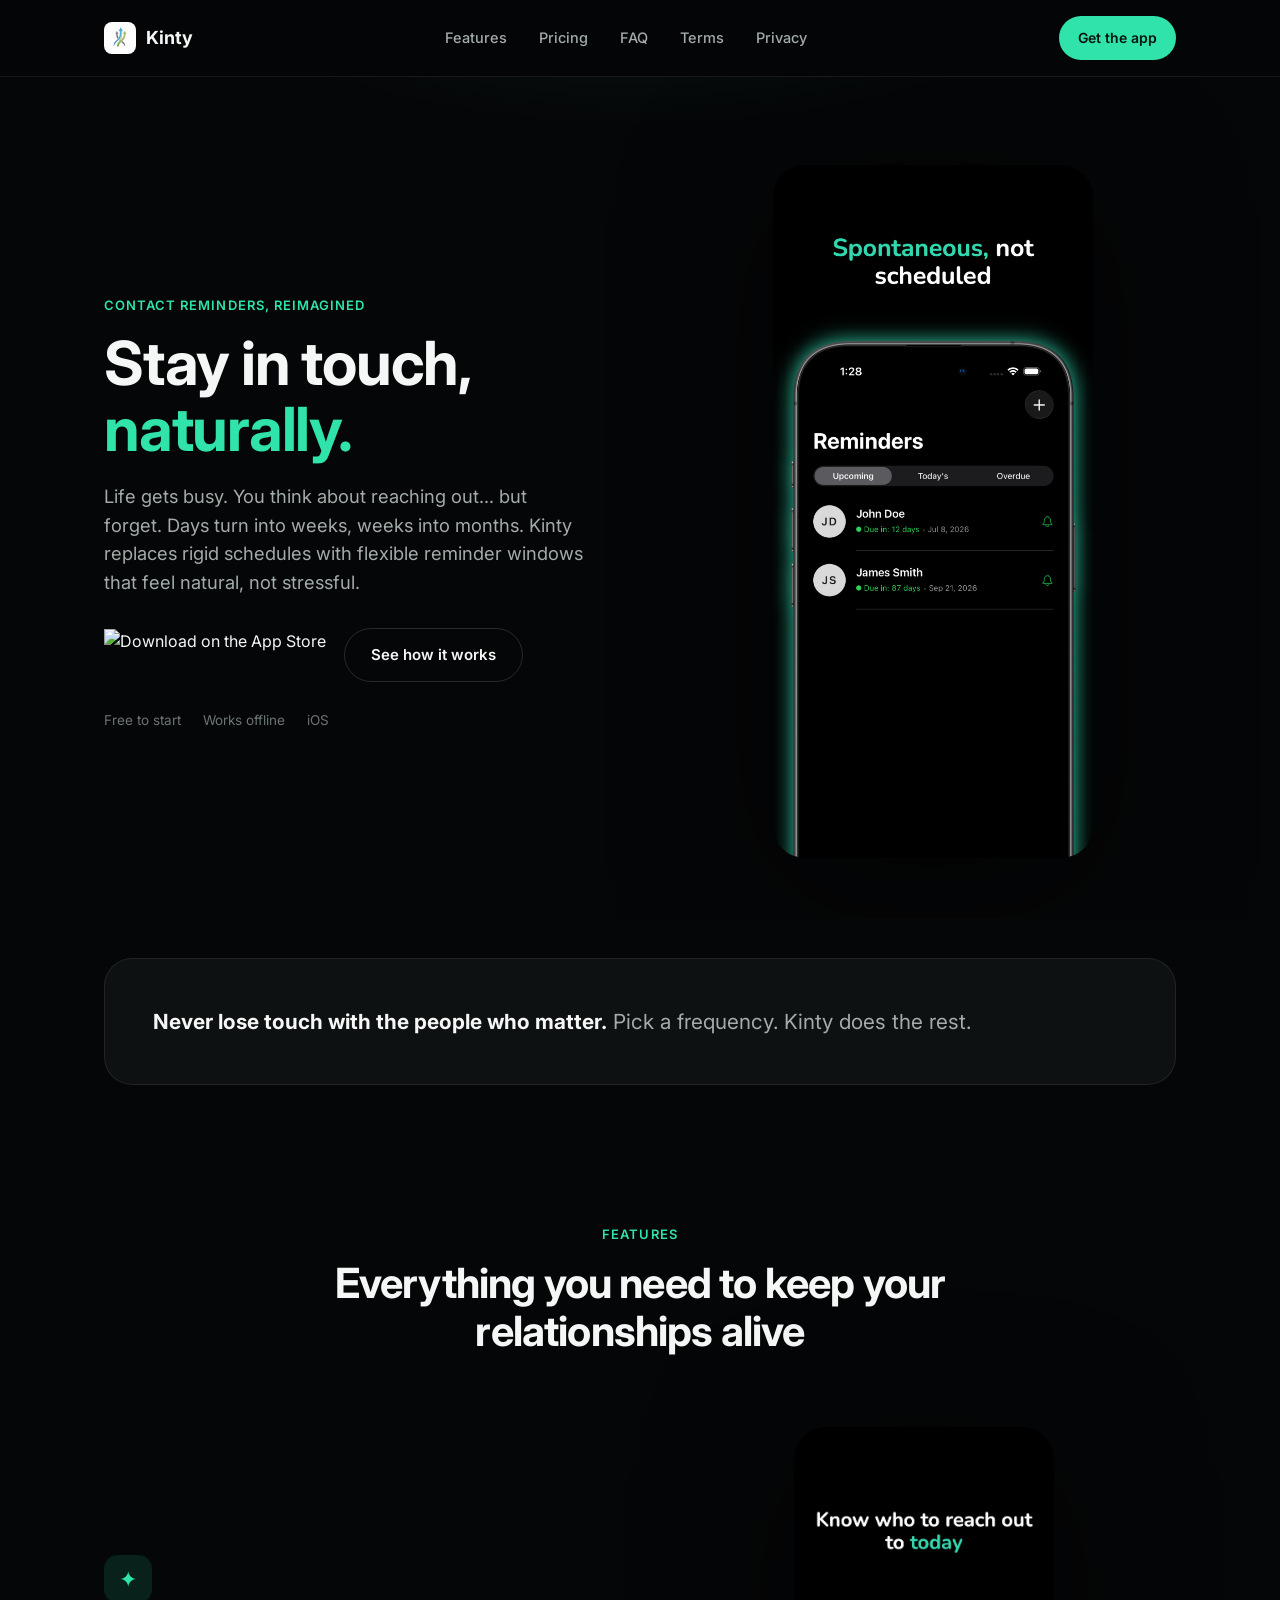
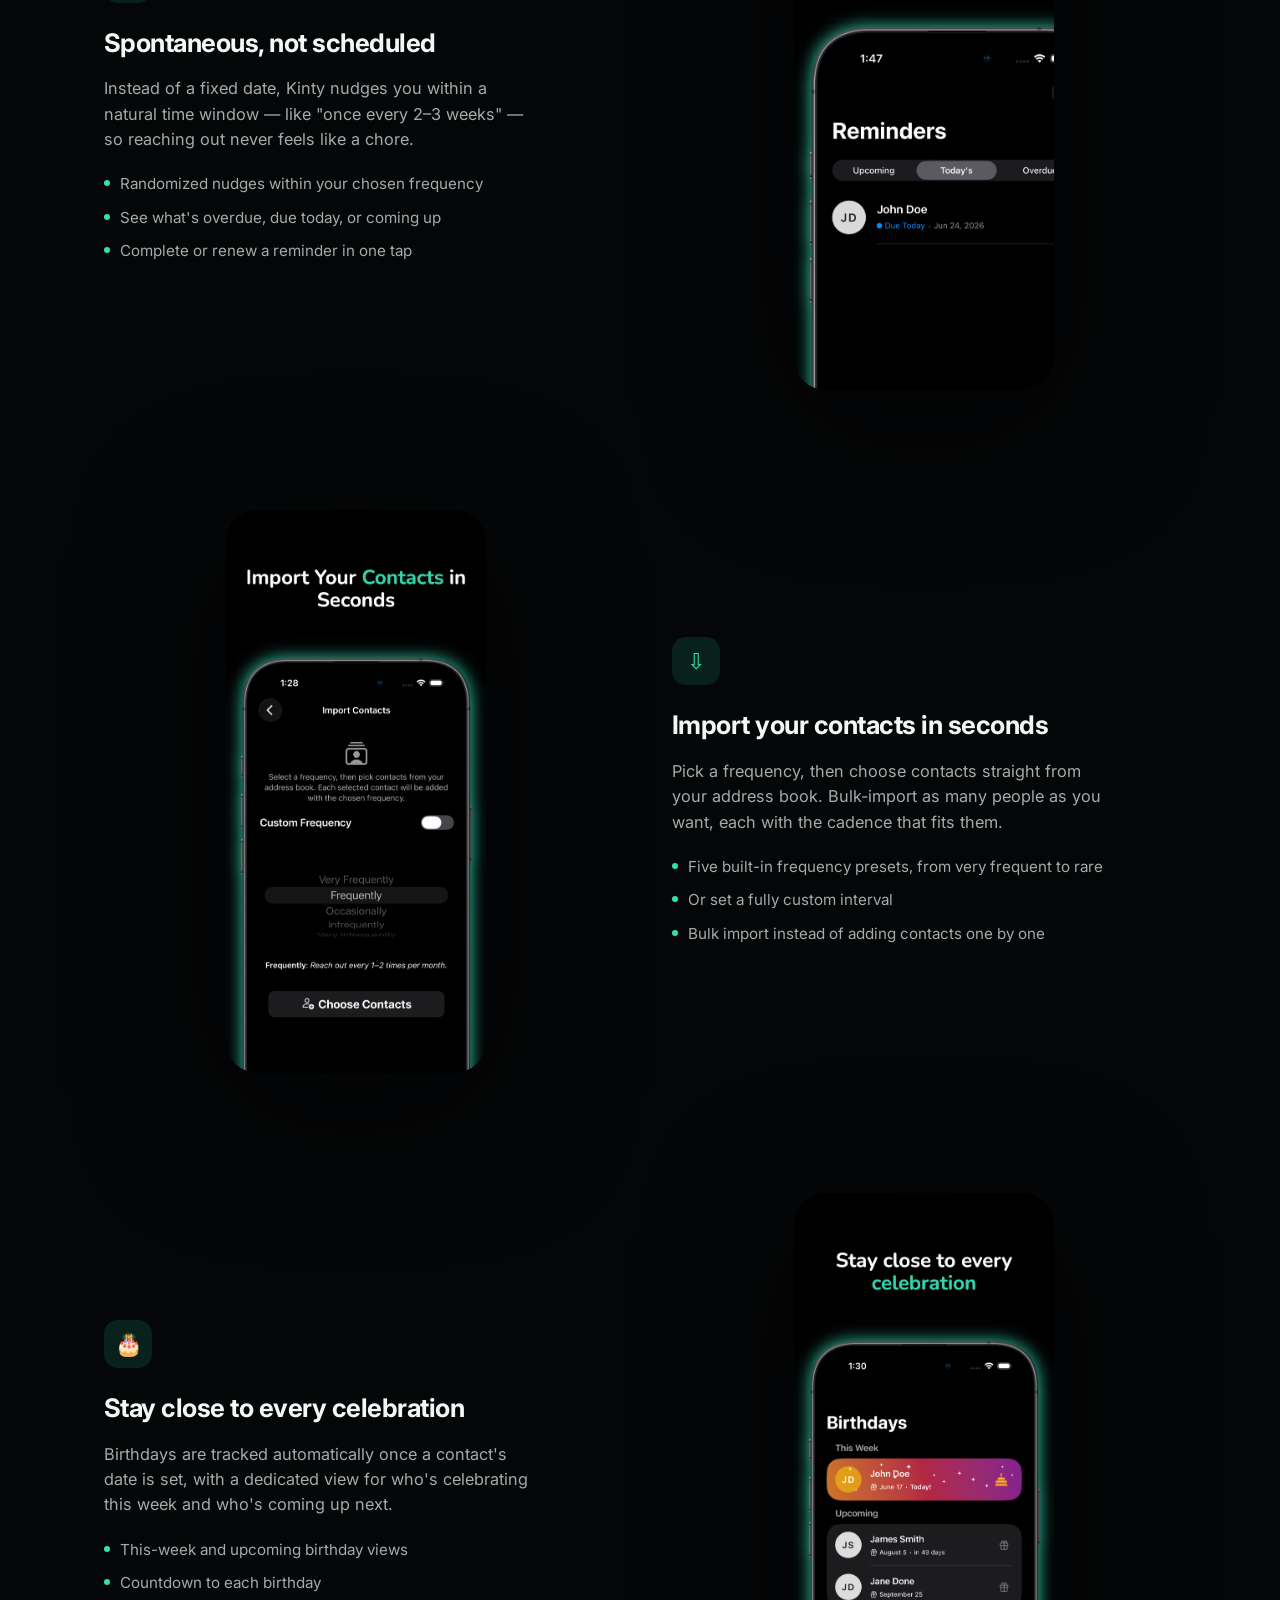
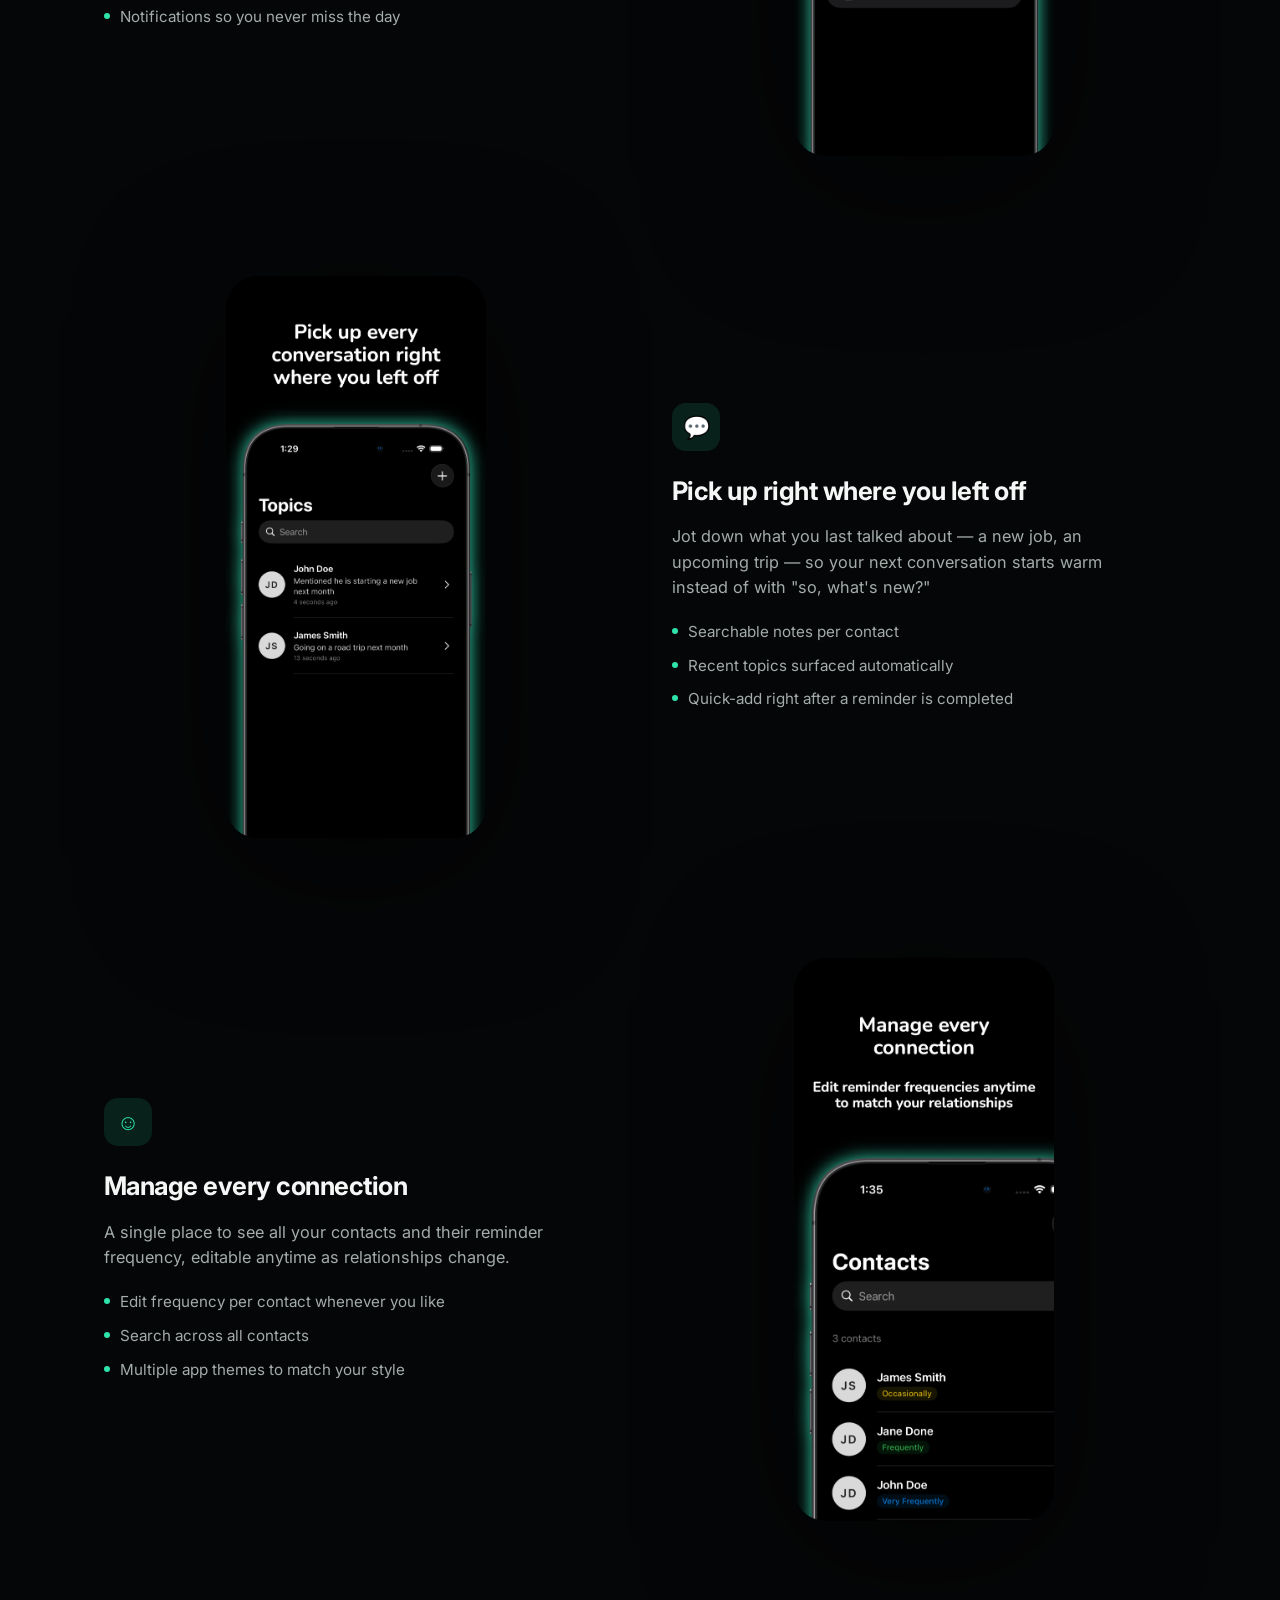
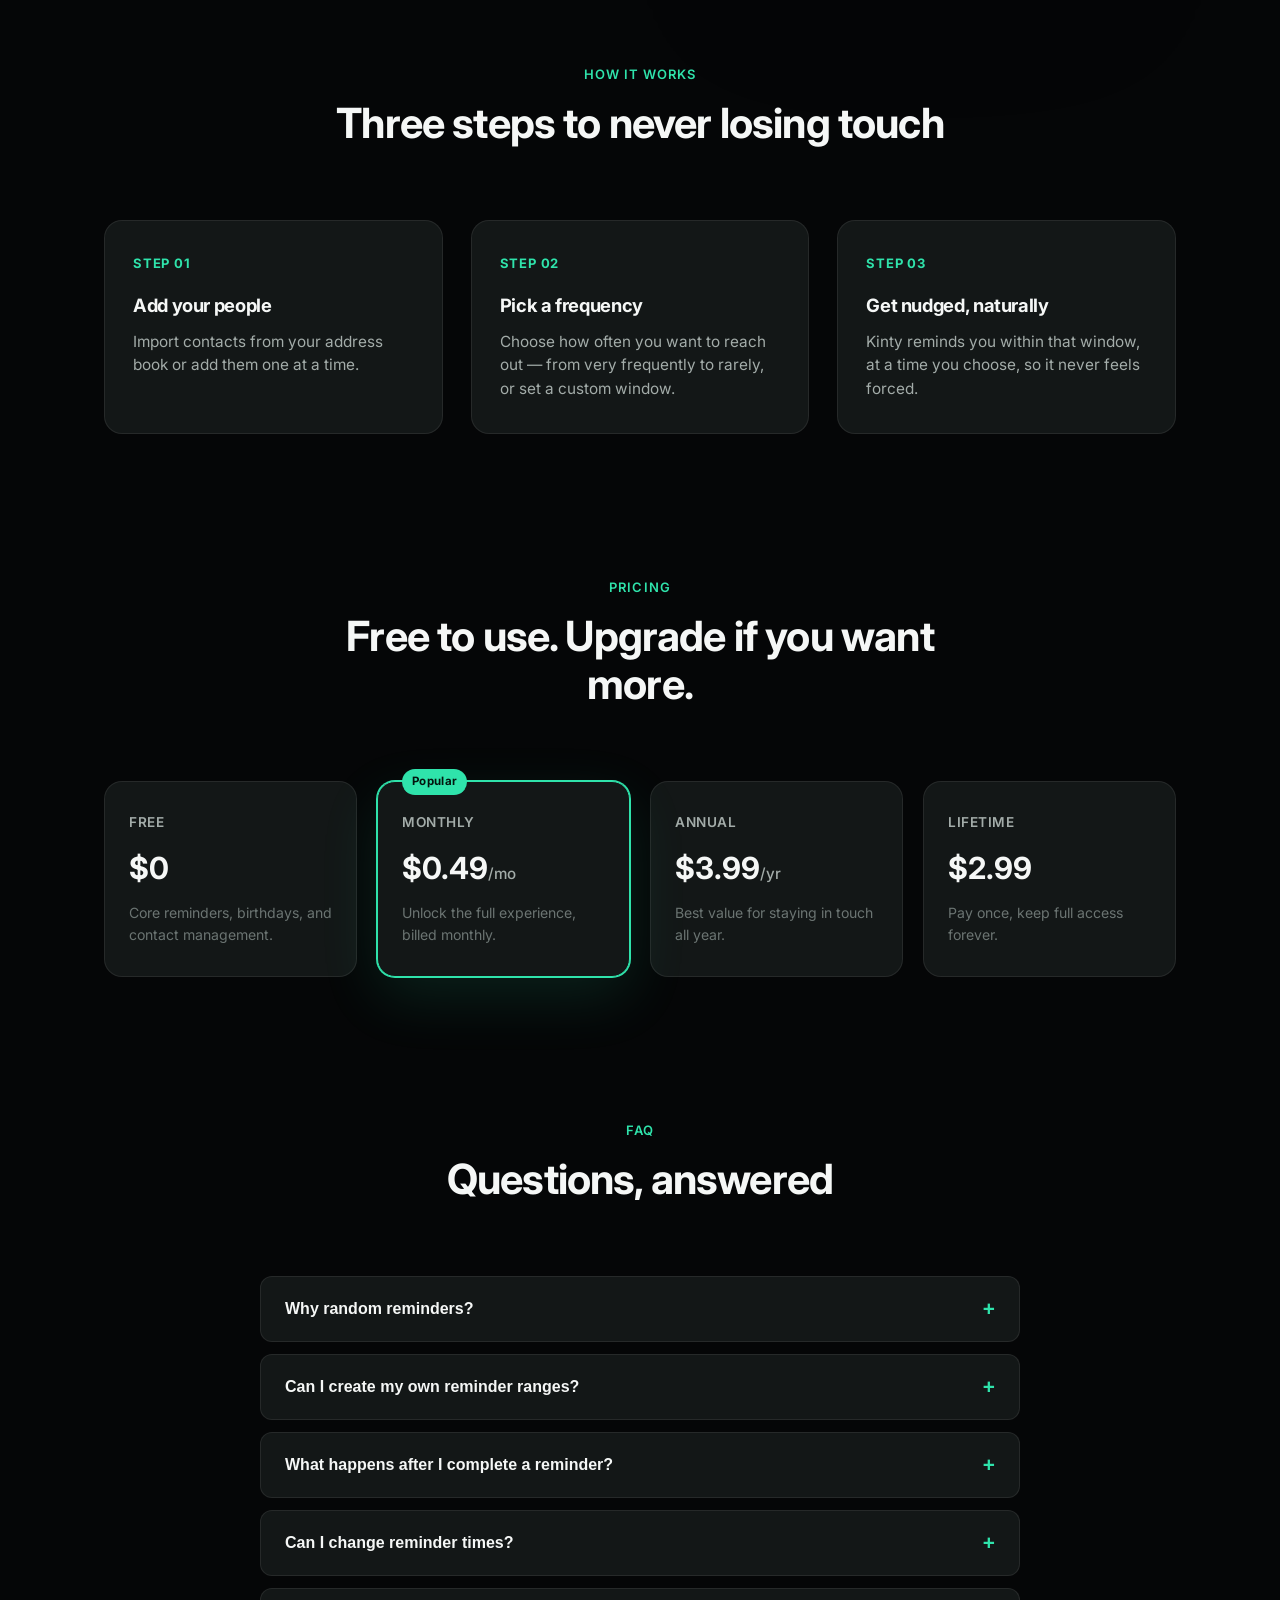
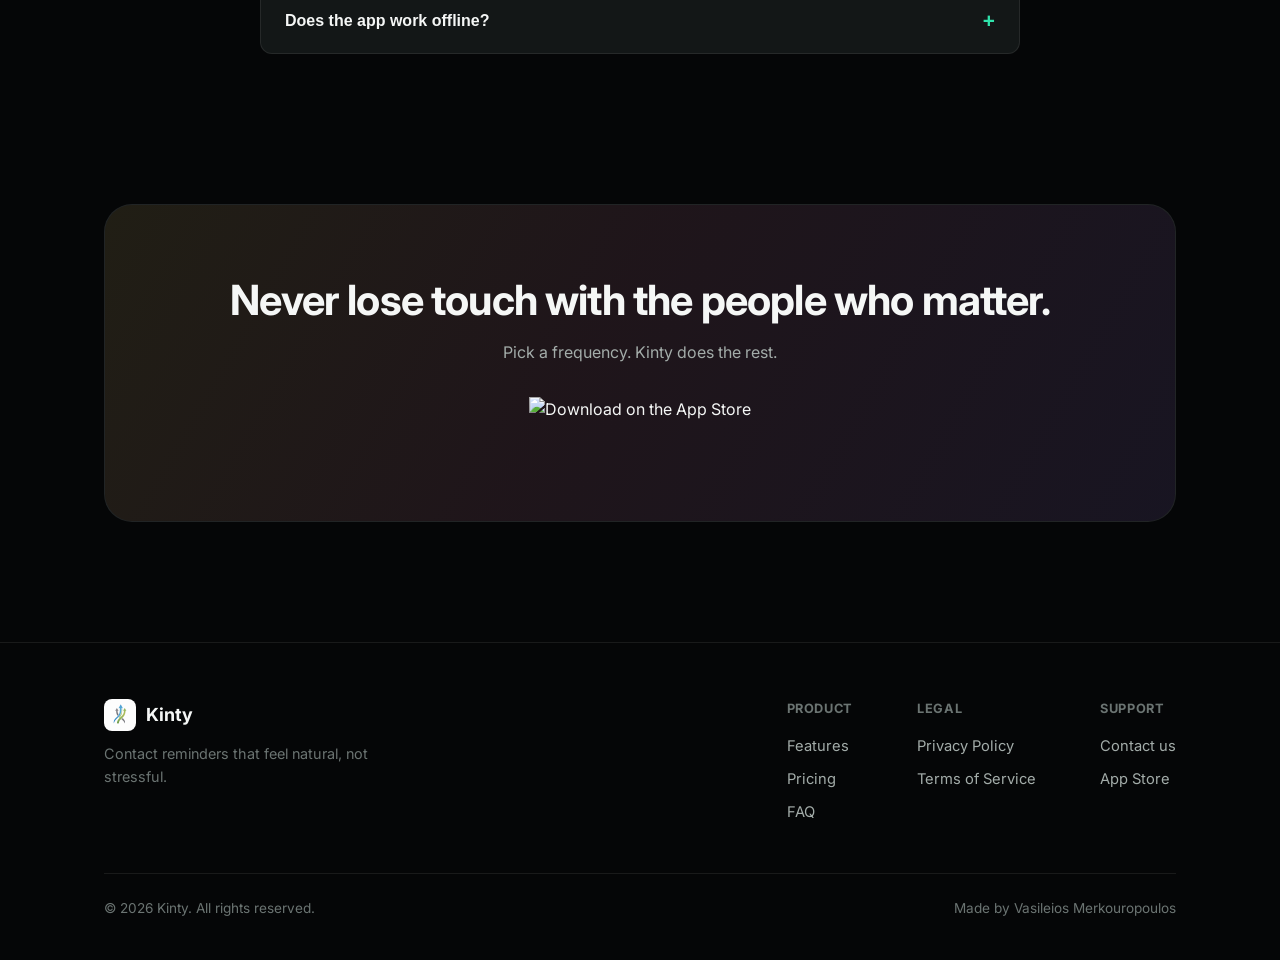
==== index.html @ 24b8ffa9 "Kinty Web Page Initial Setup" ====
<!doctype html>
<html lang="en">

<head>
  <meta charset="UTF-8" />
  <meta name="viewport" content="width=device-width, initial-scale=1.0" />
  <title>Kinty — Contact Reminders that feel natural</title>
  <meta name="description"
    content="Kinty helps you stay in touch with the people who matter, with spontaneous reminders instead of rigid schedules. Add contacts, pick a frequency, and let Kinty do the rest." />
  <meta property="og:title" content="Kinty — Contact Reminders" />
  <meta property="og:description"
    content="Never lose touch with the people who matter. Pick a frequency. Kinty does the rest." />
  <meta property="og:image" content="assets/icons/app-icon-512.jpg" />
  <meta property="og:type" content="website" />
  <link rel="icon" href="assets/icons/app-icon-512.jpg" />
  <link rel="stylesheet" href="styles.css" />
  <link rel="preconnect" href="https://fonts.googleapis.com" />
  <link rel="preconnect" href="https://fonts.gstatic.com" crossorigin />
  <link href="https://fonts.googleapis.com/css2?family=Inter:wght@400;500;600;700;800&display=swap" rel="stylesheet" />
</head>

<body>

  <header class="navbar">
    <div class="container">
      <a href="index.html" class="brand">
        <img src="assets/icons/app-icon-512.jpg" alt="Kinty logo" />
        Kinty
      </a>
      <nav class="nav-links">
        <a href="#features">Features</a>
        <a href="#pricing">Pricing</a>
        <a href="#faq">FAQ</a>
        <a href="terms.html">Terms</a>
        <a href="privacy.html">Privacy</a>
      </nav>
      <div class="nav-actions">
        <a href="https://apps.apple.com/us/app/kinty-contact-reminders/id6756719135"
          class="btn btn-primary btn-small">Get the app</a>
        <button class="nav-toggle" aria-label="Toggle menu" aria-expanded="false">
          <svg width="22" height="22" viewBox="0 0 24 24" fill="none" stroke="currentColor" stroke-width="2"
            stroke-linecap="round">
            <line x1="3" y1="6" x2="21" y2="6" />
            <line x1="3" y1="12" x2="21" y2="12" />
            <line x1="3" y1="18" x2="21" y2="18" />
          </svg>
        </button>
      </div>
    </div>
    <nav class="nav-mobile">
      <a href="index.html#features">Features</a>
      <a href="index.html#pricing">Pricing</a>
      <a href="index.html#faq">FAQ</a>
      <a href="terms.html">Terms</a>
      <a href="privacy.html">Privacy</a>
    </nav>
  </header>

  <main>
    <!-- Hero -->
    <section class="hero">
      <div class="container">
        <div class="hero-copy">
          <span class="eyebrow">Contact Reminders, reimagined</span>
          <h1>Stay in touch, <span class="accent">naturally.</span></h1>
          <p class="lede">
            Life gets busy. You think about reaching out… but forget. Days turn into weeks,
            weeks into months. Kinty replaces rigid schedules with flexible reminder windows
            that feel natural, not stressful.
          </p>
          <div class="hero-actions">
            <a href="https://apps.apple.com/us/app/kinty-contact-reminders/id6756719135" class="store-badge">
              <img src="https://developer.apple.com/assets/elements/badges/download-on-the-app-store.svg"
                alt="Download on the App Store" />
            </a>
            <a href="#features" class="btn btn-ghost">See how it works</a>
          </div>
          <div class="hero-meta">
            <span>Free to start</span>
            <span>Works offline</span>
            <span>iOS</span>
          </div>
        </div>
        <div class="hero-visual">
          <div class="phone-frame">
            <img src="assets/screenshots/01-reminders.png"
              alt="Kinty reminders screen showing upcoming, today's, and overdue contacts"
              onerror="this.replaceWith(Object.assign(document.createElement('div'),{className:'placeholder',textContent:'Add assets/screenshots/01-reminders.png'}))" />
          </div>
        </div>
      </div>
    </section>

    <!-- Problem / promise -->
    <section class="problem">
      <div class="container">
        <div class="problem-card">
          <p class="quote">
            <strong class="centered">Never lose touch with the people who matter.</strong>
            Pick a frequency. Kinty does the rest.
          </p>
        </div>
      </div>
    </section>

    <!-- Features -->
    <section class="features" id="features">
      <div class="container">
        <div class="section-head">
          <span class="eyebrow">Features</span>
          <h2>Everything you need to keep your relationships alive</h2>
        </div>

        <div class="feature-row">
          <div class="feature-copy">
            <div class="icon-badge">✦</div>
            <h3>Spontaneous, not scheduled</h3>
            <p>
              Instead of a fixed date, Kinty nudges you within a natural time window —
              like "once every 2–3 weeks" — so reaching out never feels like a chore.
            </p>
            <ul>
              <li>Randomized nudges within your chosen frequency</li>
              <li>See what's overdue, due today, or coming up</li>
              <li>Complete or renew a reminder in one tap</li>
            </ul>
          </div>
          <div class="feature-visual">
            <div class="phone-frame">
              <img src="assets/screenshots/todaysView.png" alt="Today's reminders screen"
                onerror="this.replaceWith(Object.assign(document.createElement('div'),{className:'placeholder',textContent:'Add assets/screenshots/todaysView.png'}))" />
            </div>
          </div>
        </div>

        <div class="feature-row reverse">
          <div class="feature-copy">
            <div class="icon-badge">⇩</div>
            <h3>Import your contacts in seconds</h3>
            <p>
              Pick a frequency, then choose contacts straight from your address book.
              Bulk-import as many people as you want, each with the cadence that fits them.
            </p>
            <ul>
              <li>Five built-in frequency presets, from very frequent to rare</li>
              <li>Or set a fully custom interval</li>
              <li>Bulk import instead of adding contacts one by one</li>
            </ul>
          </div>
          <div class="feature-visual">
            <div class="phone-frame">
              <img src="assets/screenshots/02-import.png" alt="Import contacts screen"
                onerror="this.replaceWith(Object.assign(document.createElement('div'),{className:'placeholder',textContent:'Add assets/screenshots/02-import.png'}))" />
            </div>
          </div>
        </div>

        <div class="feature-row">
          <div class="feature-copy">
            <div class="icon-badge">🎂</div>
            <h3>Stay close to every celebration</h3>
            <p>
              Birthdays are tracked automatically once a contact's date is set,
              with a dedicated view for who's celebrating this week and who's coming up next.
            </p>
            <ul>
              <li>This-week and upcoming birthday views</li>
              <li>Countdown to each birthday</li>
              <li>Notifications so you never miss the day</li>
            </ul>
          </div>
          <div class="feature-visual">
            <div class="phone-frame">
              <img src="assets/screenshots/03-birthdays.png" alt="Birthdays screen"
                onerror="this.replaceWith(Object.assign(document.createElement('div'),{className:'placeholder',textContent:'Add assets/screenshots/03-birthdays.png'}))" />
            </div>
          </div>
        </div>

        <div class="feature-row reverse">
          <div class="feature-copy">
            <div class="icon-badge">💬</div>
            <h3>Pick up right where you left off</h3>
            <p>
              Jot down what you last talked about — a new job, an upcoming trip — so your
              next conversation starts warm instead of with "so, what's new?"
            </p>
            <ul>
              <li>Searchable notes per contact</li>
              <li>Recent topics surfaced automatically</li>
              <li>Quick-add right after a reminder is completed</li>
            </ul>
          </div>
          <div class="feature-visual">
            <div class="phone-frame">
              <img src="assets/screenshots/04-topics.png" alt="Topics screen"
                onerror="this.replaceWith(Object.assign(document.createElement('div'),{className:'placeholder',textContent:'Add assets/screenshots/04-topics.png'}))" />
            </div>
          </div>
        </div>

        <div class="feature-row">
          <div class="feature-copy">
            <div class="icon-badge">☺</div>
            <h3>Manage every connection</h3>
            <p>
              A single place to see all your contacts and their reminder frequency,
              editable anytime as relationships change.
            </p>
            <ul>
              <li>Edit frequency per contact whenever you like</li>
              <li>Search across all contacts</li>
              <li>Multiple app themes to match your style</li>
            </ul>
          </div>
          <div class="feature-visual">
            <div class="phone-frame">
              <img src="assets/screenshots/05-contacts.png" alt="Contacts screen with frequency labels"
                onerror="this.replaceWith(Object.assign(document.createElement('div'),{className:'placeholder',textContent:'Add assets/screenshots/05-contacts.png'}))" />
            </div>
          </div>
        </div>
      </div>
    </section>

    <!-- How it works -->
    <section class="steps">
      <div class="container">
        <div class="section-head">
          <span class="eyebrow">How it works</span>
          <h2>Three steps to never losing touch</h2>
        </div>
        <div class="steps-grid">
          <div class="step-card">
            <div class="step-number">STEP 01</div>
            <h3>Add your people</h3>
            <p>Import contacts from your address book or add them one at a time.</p>
          </div>
          <div class="step-card">
            <div class="step-number">STEP 02</div>
            <h3>Pick a frequency</h3>
            <p>Choose how often you want to reach out — from very frequently to rarely, or set a custom window.</p>
          </div>
          <div class="step-card">
            <div class="step-number">STEP 03</div>
            <h3>Get nudged, naturally</h3>
            <p>Kinty reminds you within that window, at a time you choose, so it never feels forced.</p>
          </div>
        </div>
      </div>
    </section>

    <!-- Pricing -->
    <section class="pricing" id="pricing">
      <div class="container">
        <div class="section-head">
          <span class="eyebrow">Pricing</span>
          <h2>Free to use. Upgrade if you want more.</h2>
        </div>
        <div class="pricing-grid">
          <div class="price-card">
            <div class="price-name">Free</div>
            <div class="price-value">$0</div>
            <div class="price-desc">Core reminders, birthdays, and contact management.</div>
          </div>
          <div class="price-card featured">
            <span class="tag">Popular</span>
            <div class="price-name">Monthly</div>
            <div class="price-value">$0.49<span>/mo</span></div>
            <div class="price-desc">Unlock the full experience, billed monthly.</div>
          </div>
          <div class="price-card">
            <div class="price-name">Annual</div>
            <div class="price-value">$3.99<span>/yr</span></div>
            <div class="price-desc">Best value for staying in touch all year.</div>
          </div>
          <div class="price-card">
            <div class="price-name">Lifetime</div>
            <div class="price-value">$2.99</div>
            <div class="price-desc">Pay once, keep full access forever.</div>
          </div>
        </div>
      </div>
    </section>

    <!-- FAQ -->
    <section class="faq" id="faq">
      <div class="container">
        <div class="section-head">
          <span class="eyebrow">FAQ</span>
          <h2>Questions, answered</h2>
        </div>
        <div class="faq-list">
          <div class="faq-item">
            <button class="faq-question">
              Why random reminders?
              <span class="plus">+</span>
            </button>
            <div class="faq-answer">
              <p>Random reminder windows feel more natural and reduce the pressure of fixed schedules.</p>
            </div>
          </div>
          <div class="faq-item">
            <button class="faq-question">
              Can I create my own reminder ranges?
              <span class="plus">+</span>
            </button>
            <div class="faq-answer">
              <p>Yes. You can use presets or fully customize reminder intervals.</p>
            </div>
          </div>
          <div class="faq-item">
            <button class="faq-question">
              What happens after I complete a reminder?
              <span class="plus">+</span>
            </button>
            <div class="faq-answer">
              <p>You can either complete the reminder, or renew it to schedule the next reminder automatically within
                your selected frequency range.</p>
            </div>
          </div>
          <div class="faq-item">
            <button class="faq-question">
              Can I change reminder times?
              <span class="plus">+</span>
            </button>
            <div class="faq-answer">
              <p>Absolutely. You choose when notifications appear.</p>
            </div>
          </div>
          <div class="faq-item">
            <button class="faq-question">
              Does the app work offline?
              <span class="plus">+</span>
            </button>
            <div class="faq-answer">
              <p>Yes — core features work fully offline, including viewing reminders, managing contacts, and completing
                or continuing reminder cycles.</p>
            </div>
          </div>
        </div>
      </div>
    </section>

    <!-- Final CTA -->
    <section class="final-cta">
      <div class="container">
        <div class="cta-card">
          <h2>Never lose touch with the people who matter.</h2>
          <p>Pick a frequency. Kinty does the rest.</p>
          <div class="hero-actions">
            <a href="https://apps.apple.com/us/app/kinty-contact-reminders/id6756719135" class="store-badge">
              <img src="https://developer.apple.com/assets/elements/badges/download-on-the-app-store.svg"
                alt="Download on the App Store" />
            </a>
          </div>
        </div>
      </div>
    </section>
  </main>

  <footer class="site-footer">
    <div class="container">
      <div class="footer-top">
        <div class="footer-brand">
          <a href="index.html" class="brand">
            <img src="assets/icons/app-icon-512.jpg" alt="Kinty logo" />
            Kinty
          </a>
          <p>Contact reminders that feel natural, not stressful.</p>
        </div>
        <div class="footer-links">
          <div class="footer-col">
            <h4>Product</h4>
            <a href="#features">Features</a>
            <a href="#pricing">Pricing</a>
            <a href="#faq">FAQ</a>
          </div>
          <div class="footer-col">
            <h4>Legal</h4>
            <a href="privacy.html">Privacy Policy</a>
            <a href="terms.html">Terms of Service</a>
          </div>
          <div class="footer-col">
            <h4>Support</h4>
            <a href="mailto:vasilis.merkouropoulos+kinty@gmail.com">Contact us</a>
            <a href="https://apps.apple.com/us/app/kinty-contact-reminders/id6756719135">App Store</a>
          </div>
        </div>
      </div>
      <div class="footer-bottom">
        <span>© 2026 Kinty. All rights reserved.</span>
        <span>Made by Vasileios Merkouropoulos</span>
      </div>
    </div>
  </footer>

  <script src="script.js"></script>
</body>

</html>
---- styles.css ----
/* ===== Design tokens ===== */
:root {
  --bg: #050607;
  --bg-elevated: #0e1112;
  --bg-card: #131717;
  --border: rgba(255, 255, 255, 0.08);
  --border-strong: rgba(255, 255, 255, 0.14);
  --text: #f5f7f6;
  --text-dim: #a3aca9;
  --text-dimmer: #6b7472;
  --accent: #2fe3ab;
  --accent-strong: #1fd39c;
  --accent-soft: rgba(47, 227, 171, 0.12);
  --gradient-warm: linear-gradient(120deg, #f7b733 0%, #e0447a 45%, #8b3fd6 100%);
  --radius-lg: 28px;
  --radius-md: 18px;
  --radius-sm: 12px;
  --container: 1120px;
  --shadow-glow: 0 0 120px rgba(47, 227, 171, 0.15);
}

* {
  box-sizing: border-box;
}

html {
  scroll-behavior: smooth;
}

body {
  margin: 0;
  background: var(--bg);
  color: var(--text);
  font-family: "Inter", -apple-system, BlinkMacSystemFont, "Segoe UI", Roboto,
    Helvetica, Arial, sans-serif;
  font-size: 16px;
  line-height: 1.55;
  -webkit-font-smoothing: antialiased;
}

img {
  max-width: 100%;
  display: block;
}

a {
  color: inherit;
  text-decoration: none;
}

.container {
  max-width: var(--container);
  margin: 0 auto;
  padding: 0 24px;
}

section {
  position: relative;
}

.eyebrow {
  display: inline-flex;
  align-items: center;
  gap: 8px;
  font-size: 13px;
  font-weight: 600;
  letter-spacing: 0.08em;
  text-transform: uppercase;
  color: var(--accent);
  margin: 0 0 16px;
}

h1,
h2,
h3 {
  font-weight: 700;
  letter-spacing: -0.02em;
  margin: 0;
}

h1 {
  font-size: clamp(2.4rem, 5vw, 3.8rem);
  line-height: 1.08;
}

h2 {
  font-size: clamp(1.9rem, 3.4vw, 2.6rem);
  line-height: 1.15;
}

h3 {
  font-size: 1.25rem;
}

p {
  margin: 0;
}

.text-dim {
  color: var(--text-dim);
}

.accent {
  color: var(--accent);
}

/* ===== Buttons ===== */
.btn {
  display: inline-flex;
  align-items: center;
  justify-content: center;
  gap: 10px;
  border-radius: 999px;
  padding: 14px 26px;
  font-weight: 600;
  font-size: 15px;
  border: 1px solid transparent;
  cursor: pointer;
  transition: transform 0.15s ease, background 0.15s ease, border-color 0.15s ease;
  white-space: nowrap;
}

.btn:hover {
  transform: translateY(-1px);
}

.btn-primary {
  background: var(--accent);
  color: #04140e;
}

.btn-primary:hover {
  background: var(--accent-strong);
}

.btn-ghost {
  background: transparent;
  border-color: var(--border-strong);
  color: var(--text);
}

.btn-ghost:hover {
  border-color: var(--accent);
  color: var(--accent);
}

.btn-small {
  padding: 10px 18px;
  font-size: 14px;
}

/* ===== Navbar ===== */
.navbar {
  position: sticky;
  top: 0;
  z-index: 50;
  background: rgba(5, 6, 7, 0.72);
  backdrop-filter: blur(14px);
  border-bottom: 1px solid var(--border);
}

.navbar .container {
  display: flex;
  align-items: center;
  justify-content: space-between;
  height: 76px;
}

.brand {
  display: flex;
  align-items: center;
  gap: 10px;
  font-weight: 700;
  font-size: 18px;
}

.brand img {
  width: 32px;
  height: 32px;
  border-radius: 8px;
}

.nav-links {
  display: flex;
  align-items: center;
  gap: 32px;
  font-size: 14.5px;
  font-weight: 500;
  color: var(--text-dim);
}

.nav-links a:hover {
  color: var(--text);
}

.nav-actions {
  display: flex;
  align-items: center;
  gap: 14px;
}

.nav-toggle {
  display: none;
  background: none;
  border: none;
  color: var(--text);
  cursor: pointer;
  padding: 4px;
}

.nav-mobile {
  display: none;
  flex-direction: column;
  gap: 2px;
  padding: 8px 24px 20px;
  border-top: 1px solid var(--border);
}

.nav-mobile a {
  padding: 12px 4px;
  font-size: 15px;
  font-weight: 500;
  color: var(--text-dim);
  border-bottom: 1px solid var(--border);
}

.navbar.menu-open .nav-mobile {
  display: flex;
}

/* ===== Hero ===== */
.hero {
  padding: 88px 0 60px;
  overflow: hidden;
}

.hero::before {
  content: "";
  position: absolute;
  inset: -200px 0 auto 0;
  height: 600px;
  background: radial-gradient(60% 60% at 50% 0%, var(--accent-soft), transparent 70%);
  pointer-events: none;
  z-index: 0;
}

.hero .container {
  position: relative;
  z-index: 1;
  display: grid;
  grid-template-columns: 1.05fr 0.95fr;
  gap: 48px;
  align-items: center;
}

.hero-copy h1 {
  margin-bottom: 20px;
}

.hero-copy p.lede {
  font-size: 1.15rem;
  color: var(--text-dim);
  max-width: 480px;
  margin-bottom: 32px;
}

.hero-actions {
  display: flex;
  align-items: center;
  gap: 18px;
  flex-wrap: wrap;
  margin-bottom: 28px;
}

.store-badge img {
  height: 52px;
  width: auto;
}

.hero-meta {
  display: flex;
  gap: 22px;
  color: var(--text-dimmer);
  font-size: 13.5px;
}

.hero-meta span {
  display: flex;
  align-items: center;
  gap: 6px;
}

.hero-visual {
  display: flex;
  justify-content: center;
  position: relative;
}

.phone-frame {
  width: 320px;
  max-width: 84vw;
  border-radius: 32px;
  overflow: hidden;
  filter: drop-shadow(0 30px 70px rgba(0, 0, 0, 0.55));
}

.phone-frame img {
  width: 100%;
  height: auto;
  display: block;
}

.phone-frame .placeholder {
  width: 100%;
  height: 100%;
  display: flex;
  align-items: center;
  justify-content: center;
  color: var(--text-dimmer);
  font-size: 13px;
  text-align: center;
  padding: 24px;
  background: linear-gradient(160deg, #0d1211, #050607);
}

/* ===== Logos / problem strip ===== */
.problem {
  padding: 40px 0 96px;
}

.problem-card {
  background: var(--bg-elevated);
  border: 1px solid var(--border);
  border-radius: var(--radius-lg);
  padding: 48px;
  display: grid;
  grid-template-columns: 1fr;
  gap: 32px;
  align-items: center;
}

.problem-card .quote {
  font-size: 1.3rem;
  line-height: 1.4;
  color: var(--text-dim);
}

.problem-card .quote strong {
  color: var(--text);
}

.problem-arrow {
  display: flex;
  align-items: center;
  justify-content: center;
  font-size: 2rem;
  color: var(--accent);
}

/* ===== Feature rows ===== */
.features {
  padding: 40px 0 100px;
}

.section-head {
  text-align: center;
  max-width: 620px;
  margin: 0 auto 72px;
}

.feature-row {
  display: grid;
  grid-template-columns: 1fr 1fr;
  gap: 64px;
  align-items: center;
  margin-bottom: 120px;
}

.feature-row:last-child {
  margin-bottom: 0;
}

.feature-row.reverse .feature-copy {
  order: 2;
}

.feature-row.reverse .feature-visual {
  order: 1;
}

.feature-copy .icon-badge {
  width: 48px;
  height: 48px;
  border-radius: 14px;
  background: var(--accent-soft);
  color: var(--accent);
  display: flex;
  align-items: center;
  justify-content: center;
  margin-bottom: 20px;
  font-size: 22px;
}

.feature-copy h3 {
  margin-bottom: 14px;
  font-size: 1.6rem;
}

.feature-copy p {
  color: var(--text-dim);
  font-size: 1.02rem;
  max-width: 440px;
  margin-bottom: 20px;
}

.feature-copy ul {
  list-style: none;
  margin: 0;
  padding: 0;
  display: flex;
  flex-direction: column;
  gap: 10px;
}

.feature-copy li {
  display: flex;
  gap: 10px;
  color: var(--text-dim);
  font-size: 0.95rem;
}

.feature-copy li::before {
  content: "";
  width: 6px;
  height: 6px;
  border-radius: 50%;
  background: var(--accent);
  margin-top: 8px;
  flex: none;
}

.feature-visual {
  display: flex;
  justify-content: center;
}

.feature-visual .phone-frame {
  width: 260px;
}

/* ===== How it works ===== */
.steps {
  padding: 40px 0 100px;
}

.steps-grid {
  display: grid;
  grid-template-columns: repeat(3, 1fr);
  gap: 28px;
}

.step-card {
  background: var(--bg-card);
  border: 1px solid var(--border);
  border-radius: var(--radius-md);
  padding: 32px 28px;
}

.step-number {
  font-size: 13px;
  font-weight: 700;
  color: var(--accent);
  letter-spacing: 0.06em;
  margin-bottom: 18px;
}

.step-card h3 {
  margin-bottom: 10px;
  font-size: 1.15rem;
}

.step-card p {
  color: var(--text-dim);
  font-size: 0.96rem;
}

/* ===== Pricing ===== */
.pricing {
  padding: 40px 0 100px;
}

.pricing-grid {
  display: grid;
  grid-template-columns: repeat(4, 1fr);
  gap: 20px;
}

.price-card {
  background: var(--bg-card);
  border: 1px solid var(--border);
  border-radius: var(--radius-md);
  padding: 30px 24px;
  display: flex;
  flex-direction: column;
  gap: 6px;
}

.price-card.featured {
  border-color: var(--accent);
  box-shadow: 0 0 0 1px var(--accent), 0 20px 60px rgba(47, 227, 171, 0.12);
  position: relative;
}

.price-card.featured .tag {
  position: absolute;
  top: -13px;
  left: 24px;
  background: var(--accent);
  color: #04140e;
  font-size: 11.5px;
  font-weight: 700;
  padding: 4px 10px;
  border-radius: 999px;
  letter-spacing: 0.03em;
}

.price-name {
  color: var(--text-dim);
  font-size: 0.85rem;
  font-weight: 600;
  text-transform: uppercase;
  letter-spacing: 0.04em;
}

.price-value {
  font-size: 1.9rem;
  font-weight: 700;
  margin: 6px 0 4px;
}

.price-value span {
  font-size: 0.95rem;
  color: var(--text-dim);
  font-weight: 500;
}

.price-desc {
  color: var(--text-dimmer);
  font-size: 0.88rem;
}

/* ===== FAQ ===== */
.faq {
  padding: 40px 0 110px;
}

.faq-list {
  max-width: 760px;
  margin: 0 auto;
  display: flex;
  flex-direction: column;
  gap: 12px;
}

.faq-item {
  background: var(--bg-card);
  border: 1px solid var(--border);
  border-radius: var(--radius-sm);
  overflow: hidden;
}

.faq-question {
  width: 100%;
  text-align: left;
  background: none;
  border: none;
  color: var(--text);
  font-size: 1rem;
  font-weight: 600;
  padding: 20px 24px;
  display: flex;
  align-items: center;
  justify-content: space-between;
  cursor: pointer;
  gap: 16px;
}

.faq-question .plus {
  flex: none;
  font-size: 1.3rem;
  color: var(--accent);
  transition: transform 0.2s ease;
}

.faq-item.open .faq-question .plus {
  transform: rotate(45deg);
}

.faq-answer {
  max-height: 0;
  overflow: hidden;
  transition: max-height 0.25s ease;
}

.faq-answer p {
  padding: 0 24px 20px;
  color: var(--text-dim);
  font-size: 0.95rem;
}

/* ===== Final CTA ===== */
.final-cta {
  padding: 40px 0 120px;
}

.cta-card {
  background: var(--bg-elevated);
  border: 1px solid var(--border);
  border-radius: var(--radius-lg);
  padding: 72px 40px;
  text-align: center;
  position: relative;
  overflow: hidden;
}

.cta-card::before {
  content: "";
  position: absolute;
  inset: 0;
  background: var(--gradient-warm);
  opacity: 0.08;
  pointer-events: none;
}

.cta-card h2 {
  margin-bottom: 16px;
  position: relative;
}

.cta-card p {
  color: var(--text-dim);
  max-width: 440px;
  margin: 0 auto 32px;
  position: relative;
}

.cta-card .hero-actions {
  justify-content: center;
  margin-bottom: 0;
  position: relative;
}

/* ===== Footer ===== */
.site-footer {
  border-top: 1px solid var(--border);
  padding: 56px 0 40px;
}

.footer-top {
  display: flex;
  justify-content: space-between;
  align-items: flex-start;
  gap: 32px;
  flex-wrap: wrap;
  margin-bottom: 40px;
}

.footer-brand .brand {
  margin-bottom: 12px;
}

.footer-brand p {
  color: var(--text-dimmer);
  font-size: 0.9rem;
  max-width: 280px;
}

.footer-links {
  display: flex;
  gap: 64px;
  flex-wrap: wrap;
}

.footer-col h4 {
  font-size: 0.8rem;
  text-transform: uppercase;
  letter-spacing: 0.05em;
  color: var(--text-dimmer);
  margin: 0 0 16px;
}

.footer-col a {
  display: block;
  color: var(--text-dim);
  font-size: 0.92rem;
  margin-bottom: 10px;
}

.footer-col a:hover {
  color: var(--accent);
}

.footer-bottom {
  border-top: 1px solid var(--border);
  padding-top: 24px;
  display: flex;
  justify-content: space-between;
  color: var(--text-dimmer);
  font-size: 0.85rem;
  flex-wrap: wrap;
  gap: 12px;
}

/* ===== Legal pages ===== */
.legal-page {
  padding: 64px 0 100px;
}

.legal-page .container {
  max-width: 760px;
}

.legal-page h1 {
  font-size: 2.2rem;
  margin-bottom: 8px;
}

.legal-updated {
  color: var(--text-dimmer);
  font-size: 0.9rem;
  margin-bottom: 48px;
  display: block;
}

.legal-page h2 {
  font-size: 1.25rem;
  margin: 40px 0 14px;
}

.legal-page p,
.legal-page li {
  color: var(--text-dim);
  font-size: 0.98rem;
  margin-bottom: 14px;
}

.legal-page ul {
  padding-left: 20px;
}

.legal-page a.inline-link {
  color: var(--accent);
  text-decoration: underline;
}

/* ===== Responsive ===== */
@media (max-width: 900px) {
  .hero .container {
    grid-template-columns: 1fr;
    text-align: center;
  }

  .hero-copy p.lede {
    margin-left: auto;
    margin-right: auto;
  }

  .hero-actions,
  .hero-meta {
    justify-content: center;
  }

  .hero-visual {
    order: -1;
  }

  .problem-card {
    grid-template-columns: 1fr;
    text-align: center;
  }

  .problem-arrow {
    transform: rotate(90deg);
  }

  .feature-row,
  .feature-row.reverse {
    grid-template-columns: 1fr;
    text-align: center;
  }

  .feature-row .feature-copy,
  .feature-row.reverse .feature-copy {
    order: 2;
  }

  .feature-row .feature-visual,
  .feature-row.reverse .feature-visual {
    order: 1;
  }

  .feature-copy p {
    margin-left: auto;
    margin-right: auto;
  }

  .feature-copy .icon-badge {
    margin-left: auto;
    margin-right: auto;
  }

  .feature-copy li {
    text-align: left;
  }

  .steps-grid {
    grid-template-columns: 1fr;
  }

  .pricing-grid {
    grid-template-columns: 1fr 1fr;
  }
}

@media (max-width: 640px) {
  .nav-links {
    display: none;
  }

  .nav-toggle {
    display: block;
  }

  .pricing-grid {
    grid-template-columns: 1fr;
  }

  .cta-card {
    padding: 48px 24px;
  }

  .footer-top {
    flex-direction: column;
  }
}
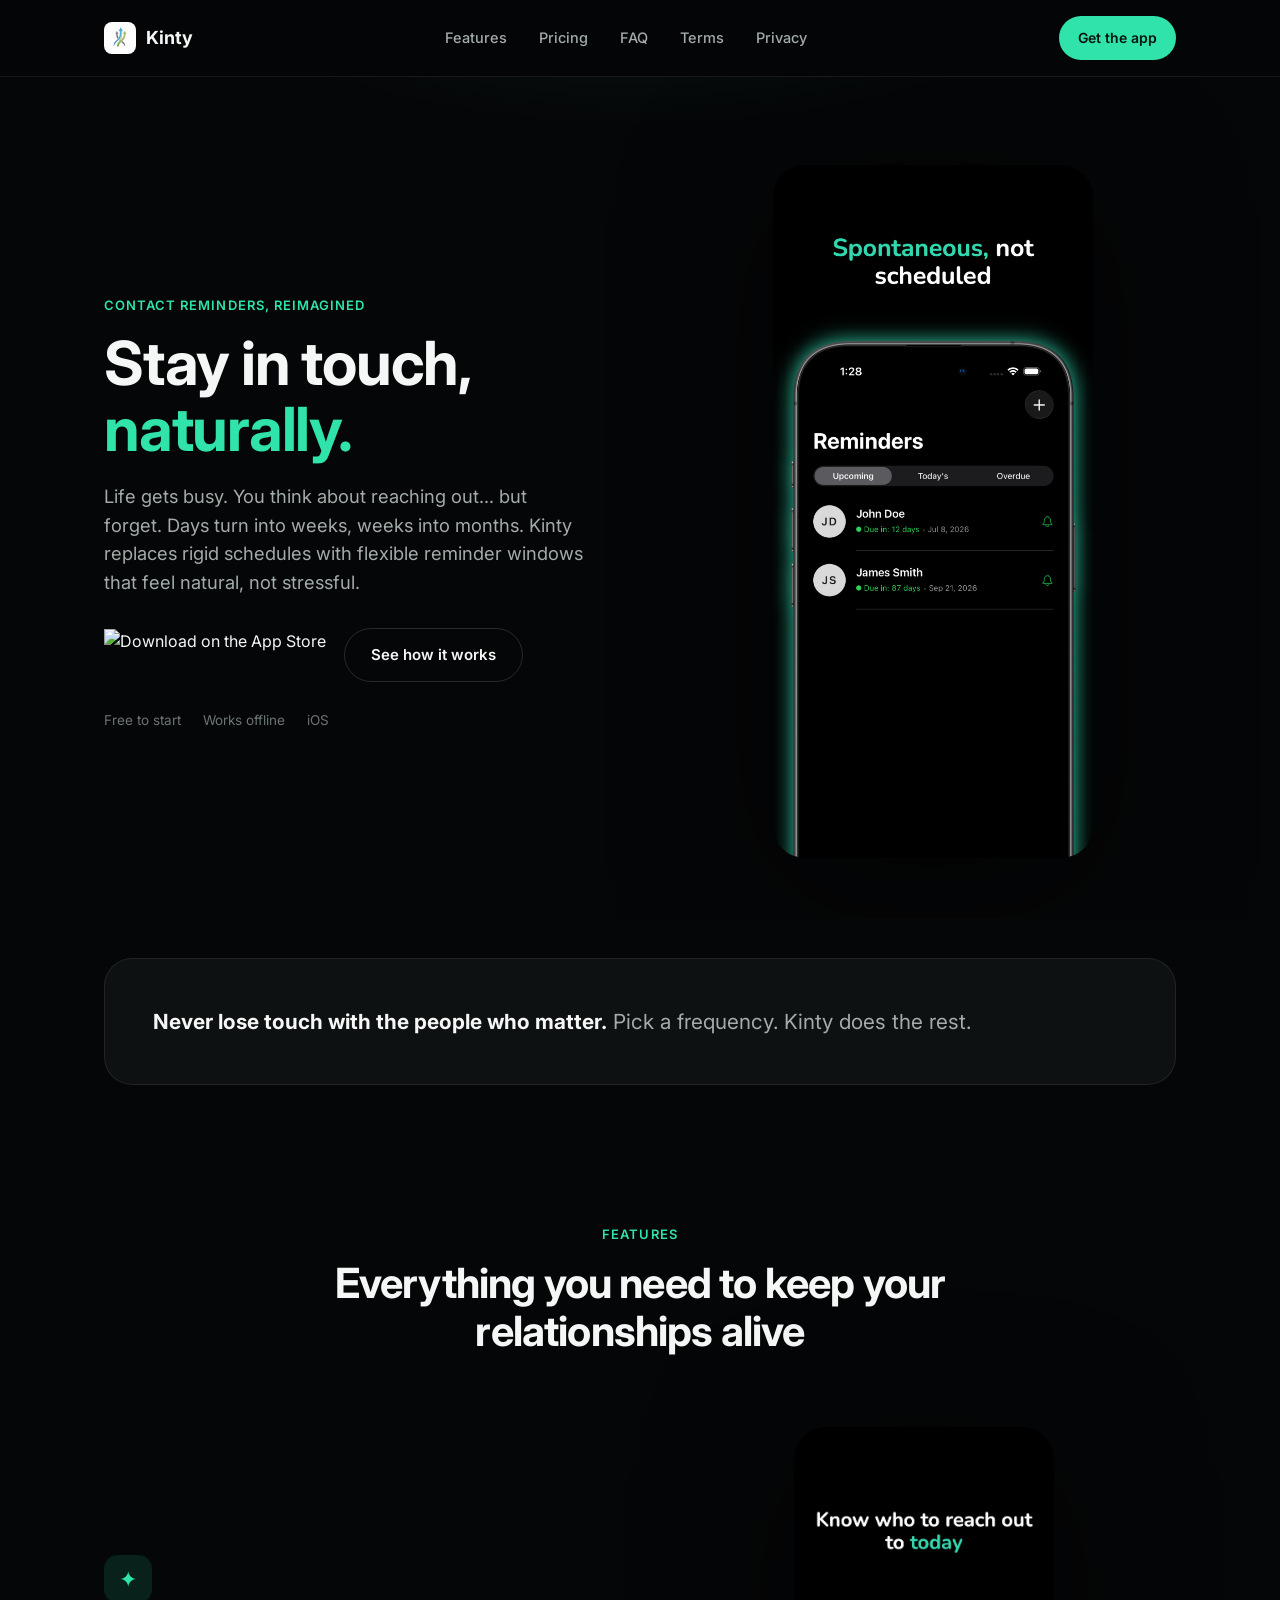
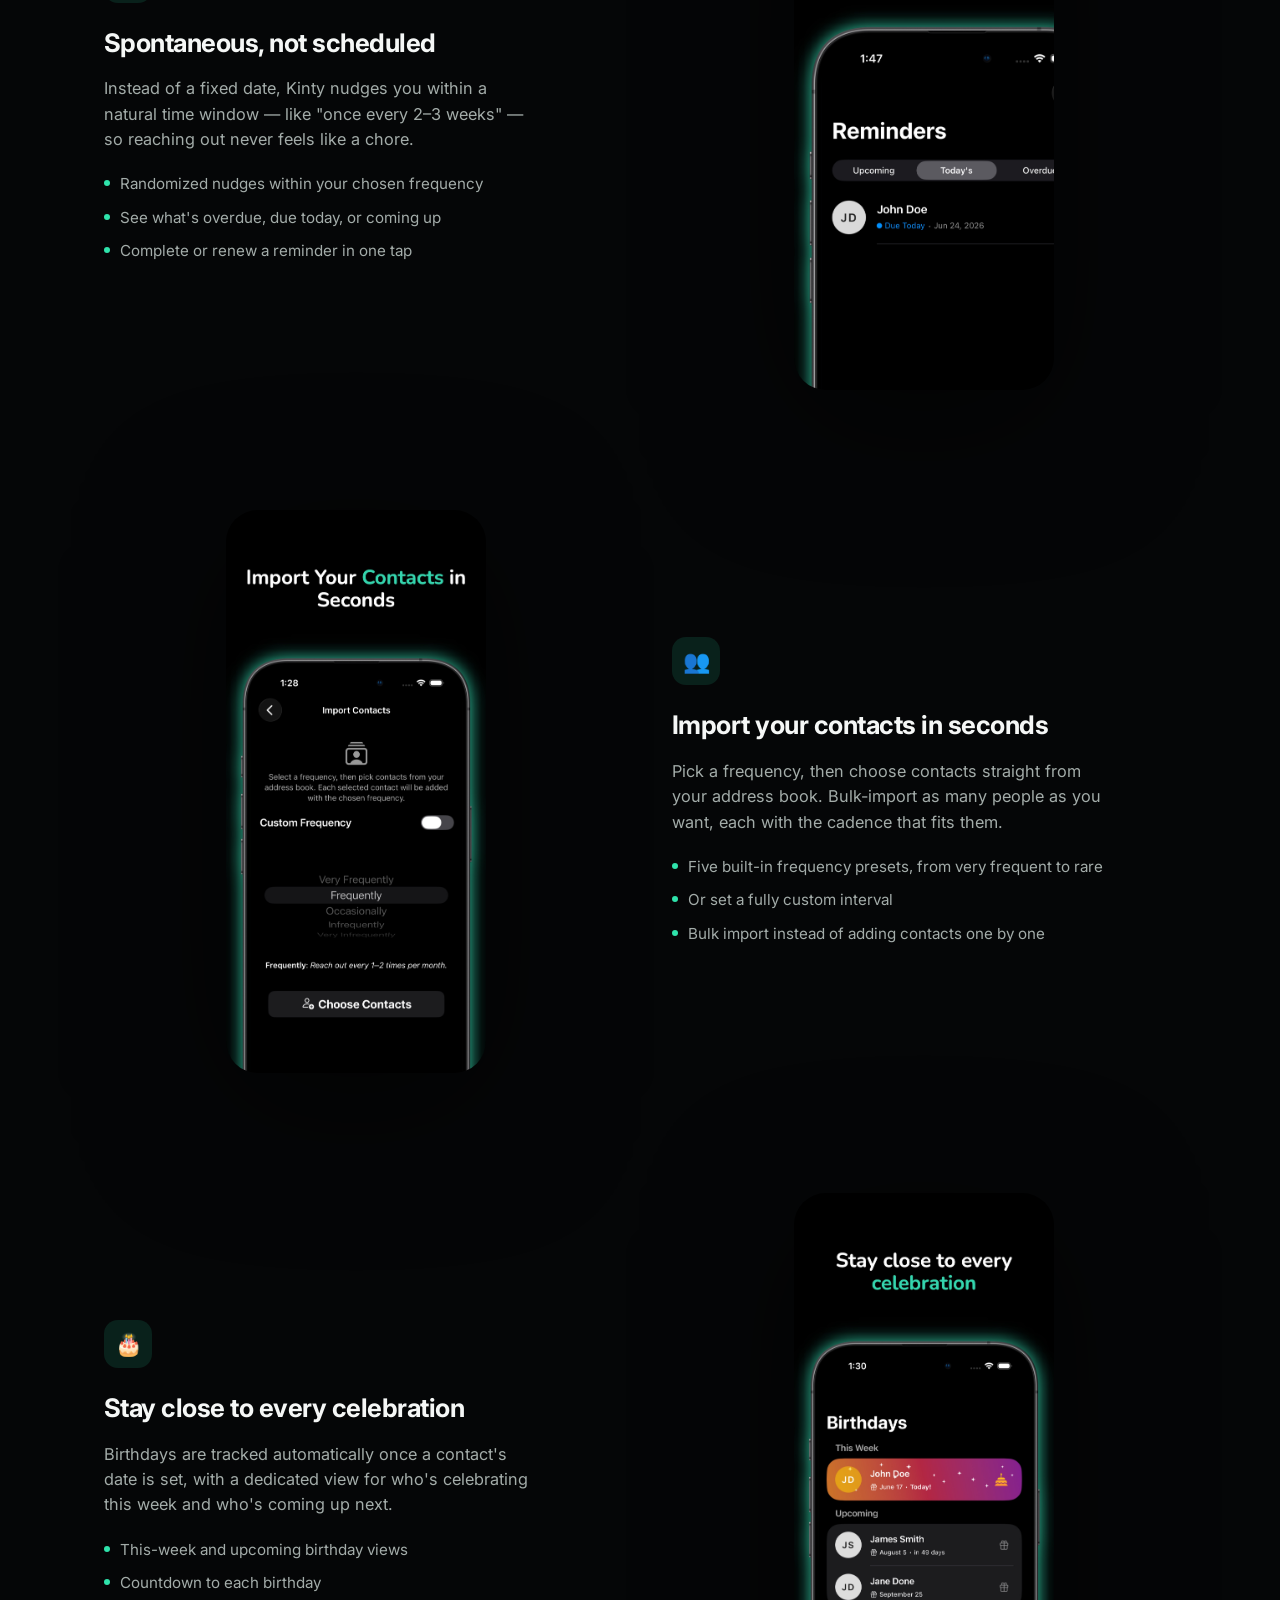
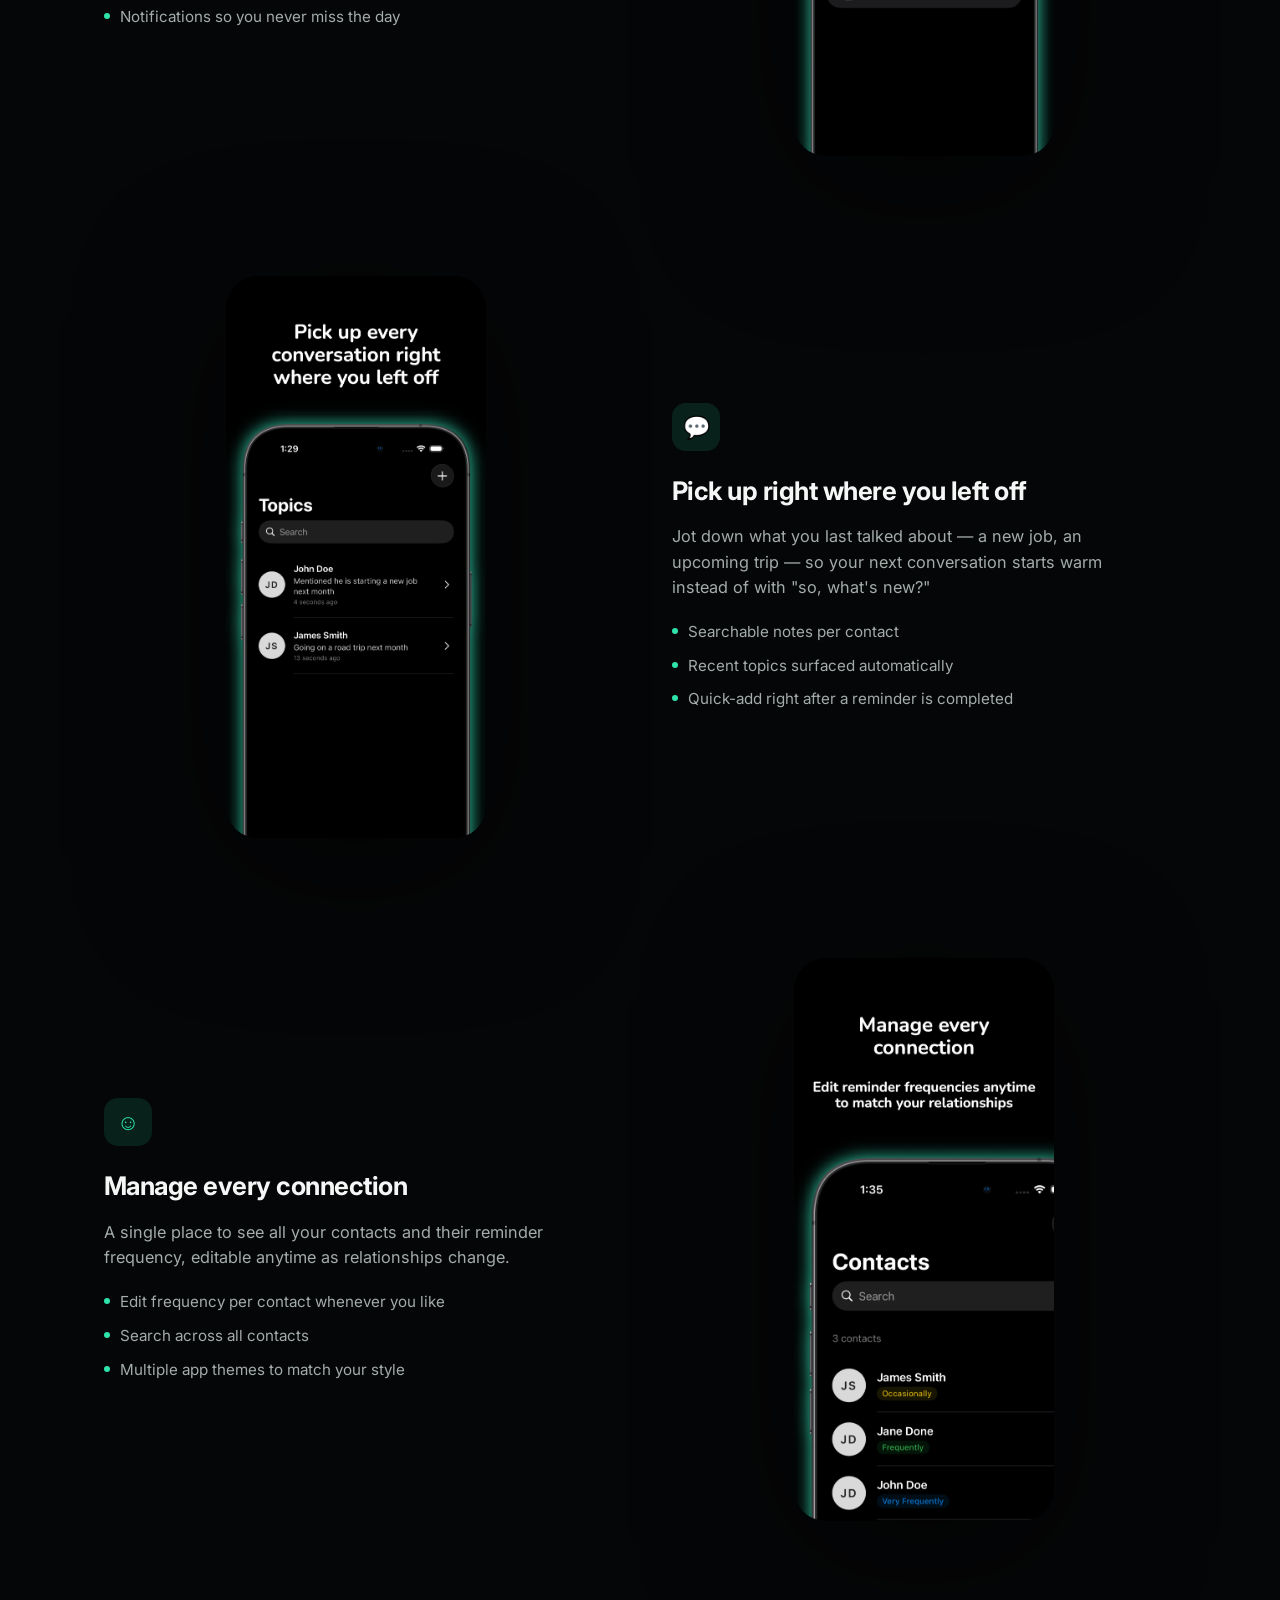
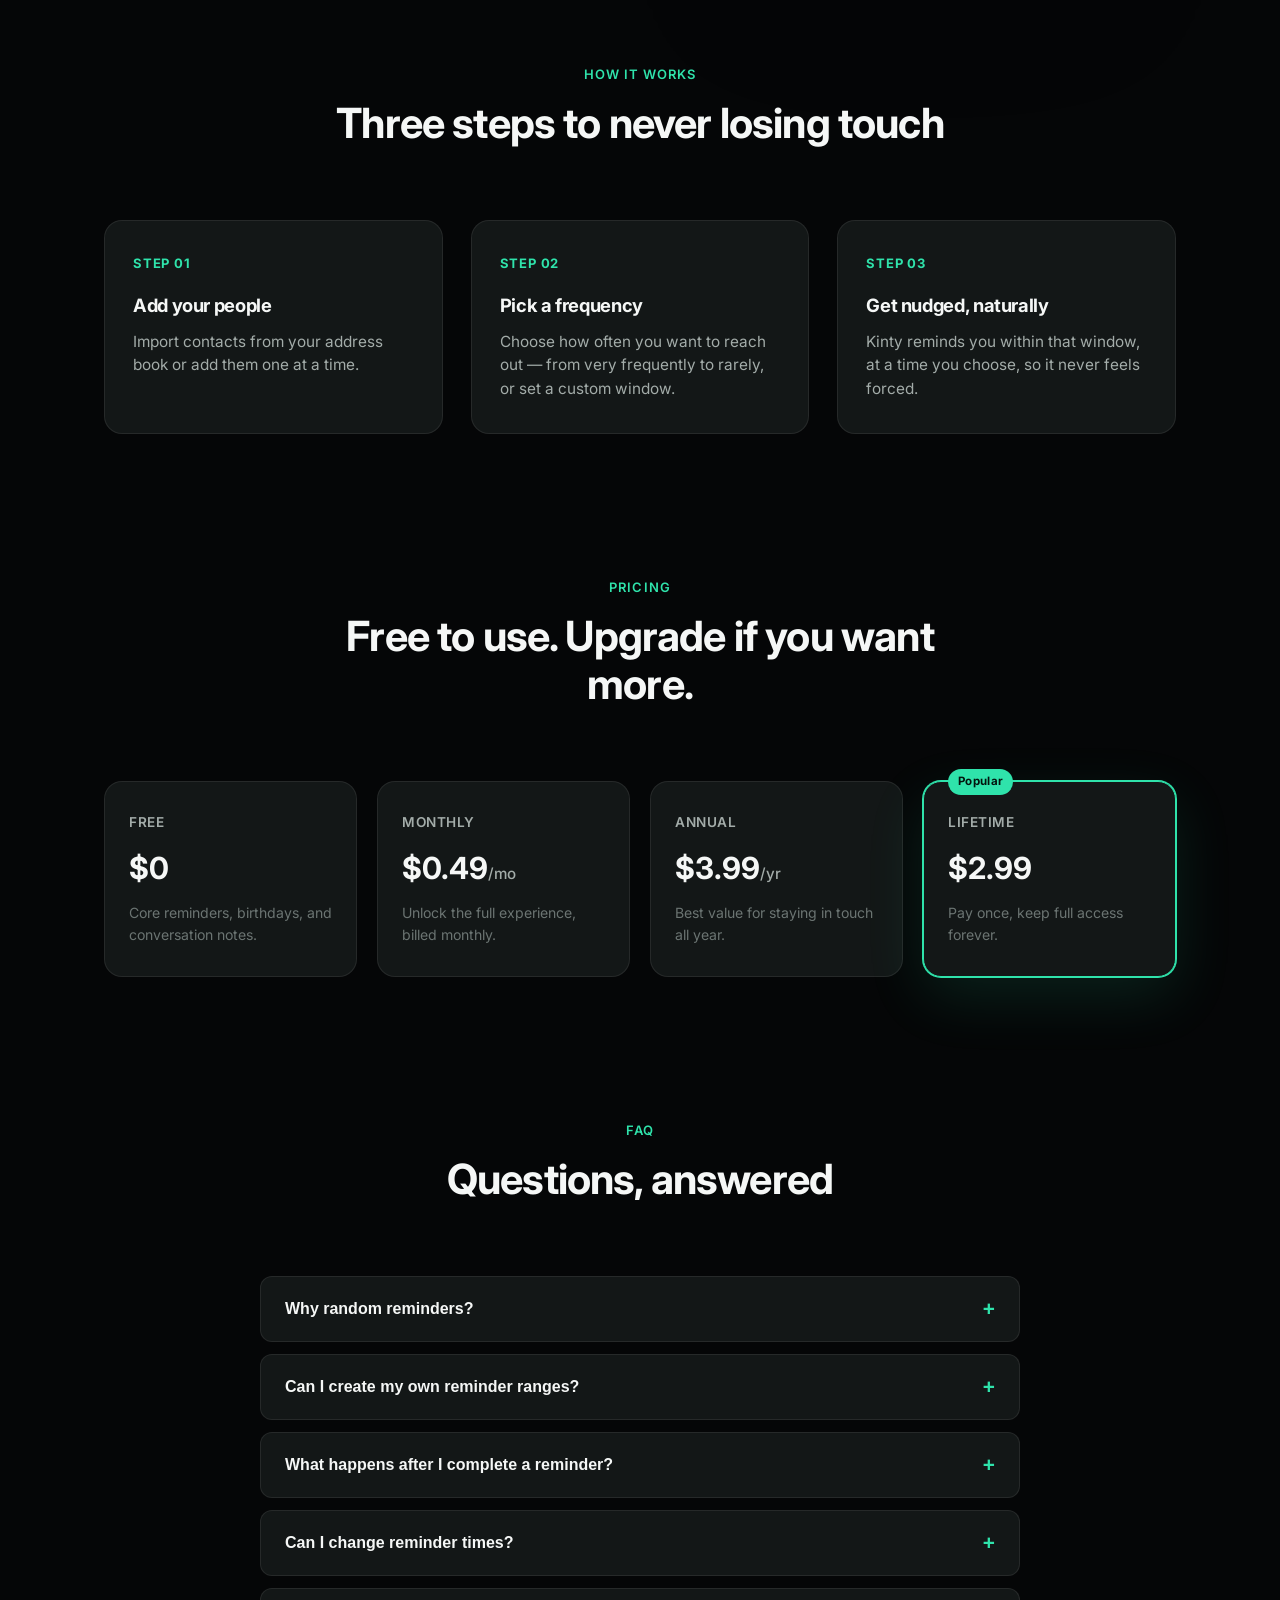
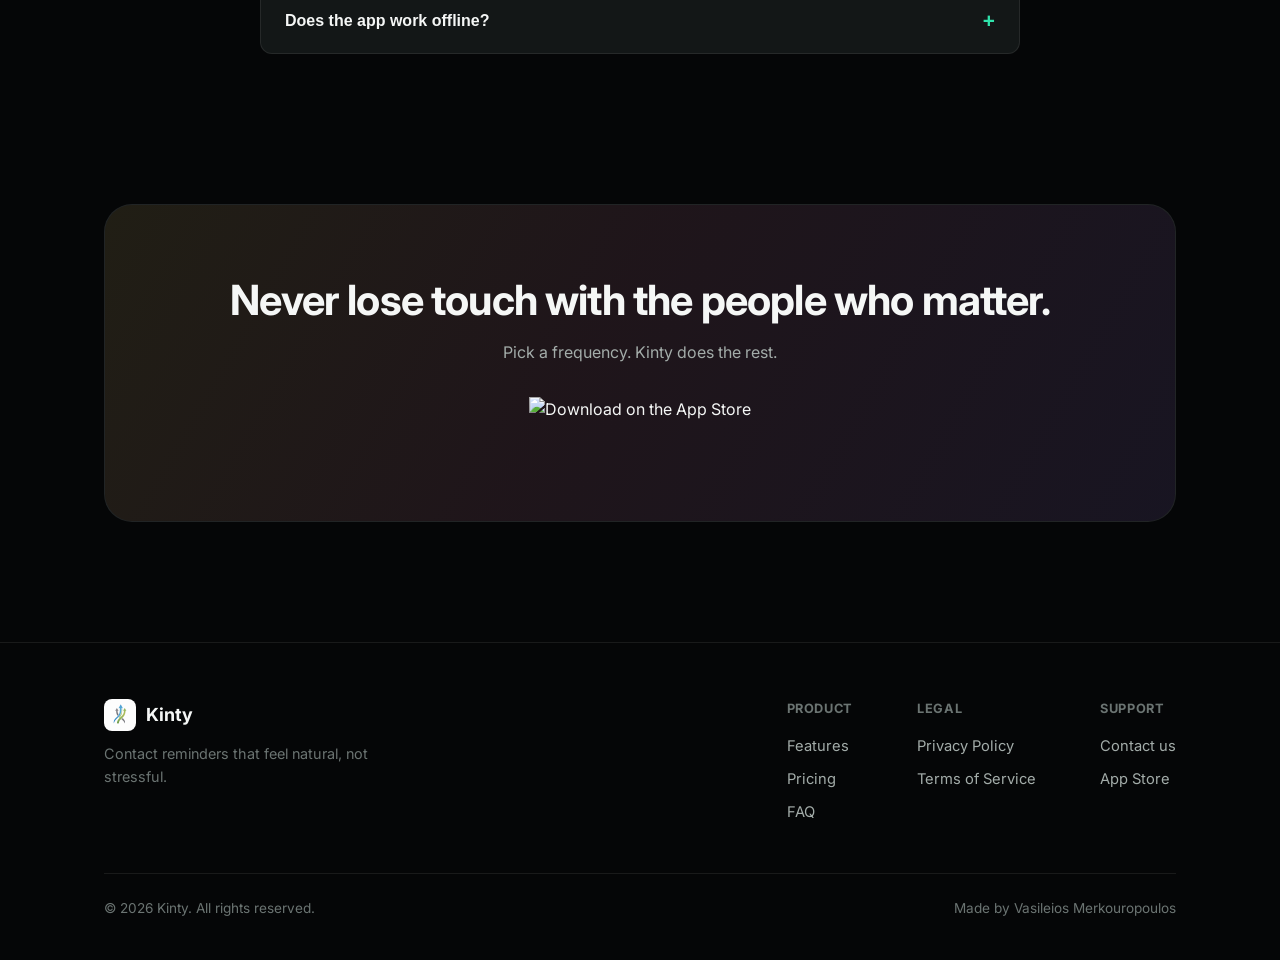
==== commit 44577fe1: "Change list items alignment" ====
--- a/index.html
+++ b/index.html
@@ -96,7 +96,7 @@
       <div class="container">
         <div class="problem-card">
           <p class="quote">
-            <strong class="centered">Never lose touch with the people who matter.</strong>
+            <strong>Never lose touch with the people who matter.</strong>
             Pick a frequency. Kinty does the rest.
           </p>
         </div>
@@ -135,7 +135,7 @@
 
         <div class="feature-row reverse">
           <div class="feature-copy">
-            <div class="icon-badge">⇩</div>
+            <div class="icon-badge">👥</div>
             <h3>Import your contacts in seconds</h3>
             <p>
               Pick a frequency, then choose contacts straight from your address book.
@@ -261,10 +261,9 @@
           <div class="price-card">
             <div class="price-name">Free</div>
             <div class="price-value">$0</div>
-            <div class="price-desc">Core reminders, birthdays, and contact management.</div>
-          </div>
-          <div class="price-card featured">
-            <span class="tag">Popular</span>
+            <div class="price-desc">Core reminders, birthdays, and conversation notes.</div>
+          </div>
+          <div class="price-card">
             <div class="price-name">Monthly</div>
             <div class="price-value">$0.49<span>/mo</span></div>
             <div class="price-desc">Unlock the full experience, billed monthly.</div>
@@ -274,7 +273,8 @@
             <div class="price-value">$3.99<span>/yr</span></div>
             <div class="price-desc">Best value for staying in touch all year.</div>
           </div>
-          <div class="price-card">
+          <div class="price-card featured">
+            <span class="tag">Popular</span>
             <div class="price-name">Lifetime</div>
             <div class="price-value">$2.99</div>
             <div class="price-desc">Pay once, keep full access forever.</div>
--- a/styles.css
+++ b/styles.css
@@ -809,6 +809,12 @@
     margin-right: auto;
   }
 
+  .feature-copy ul {
+    max-width: 440px;
+    margin-left: auto;
+    margin-right: auto;
+  }
+
   .feature-copy li {
     text-align: left;
   }
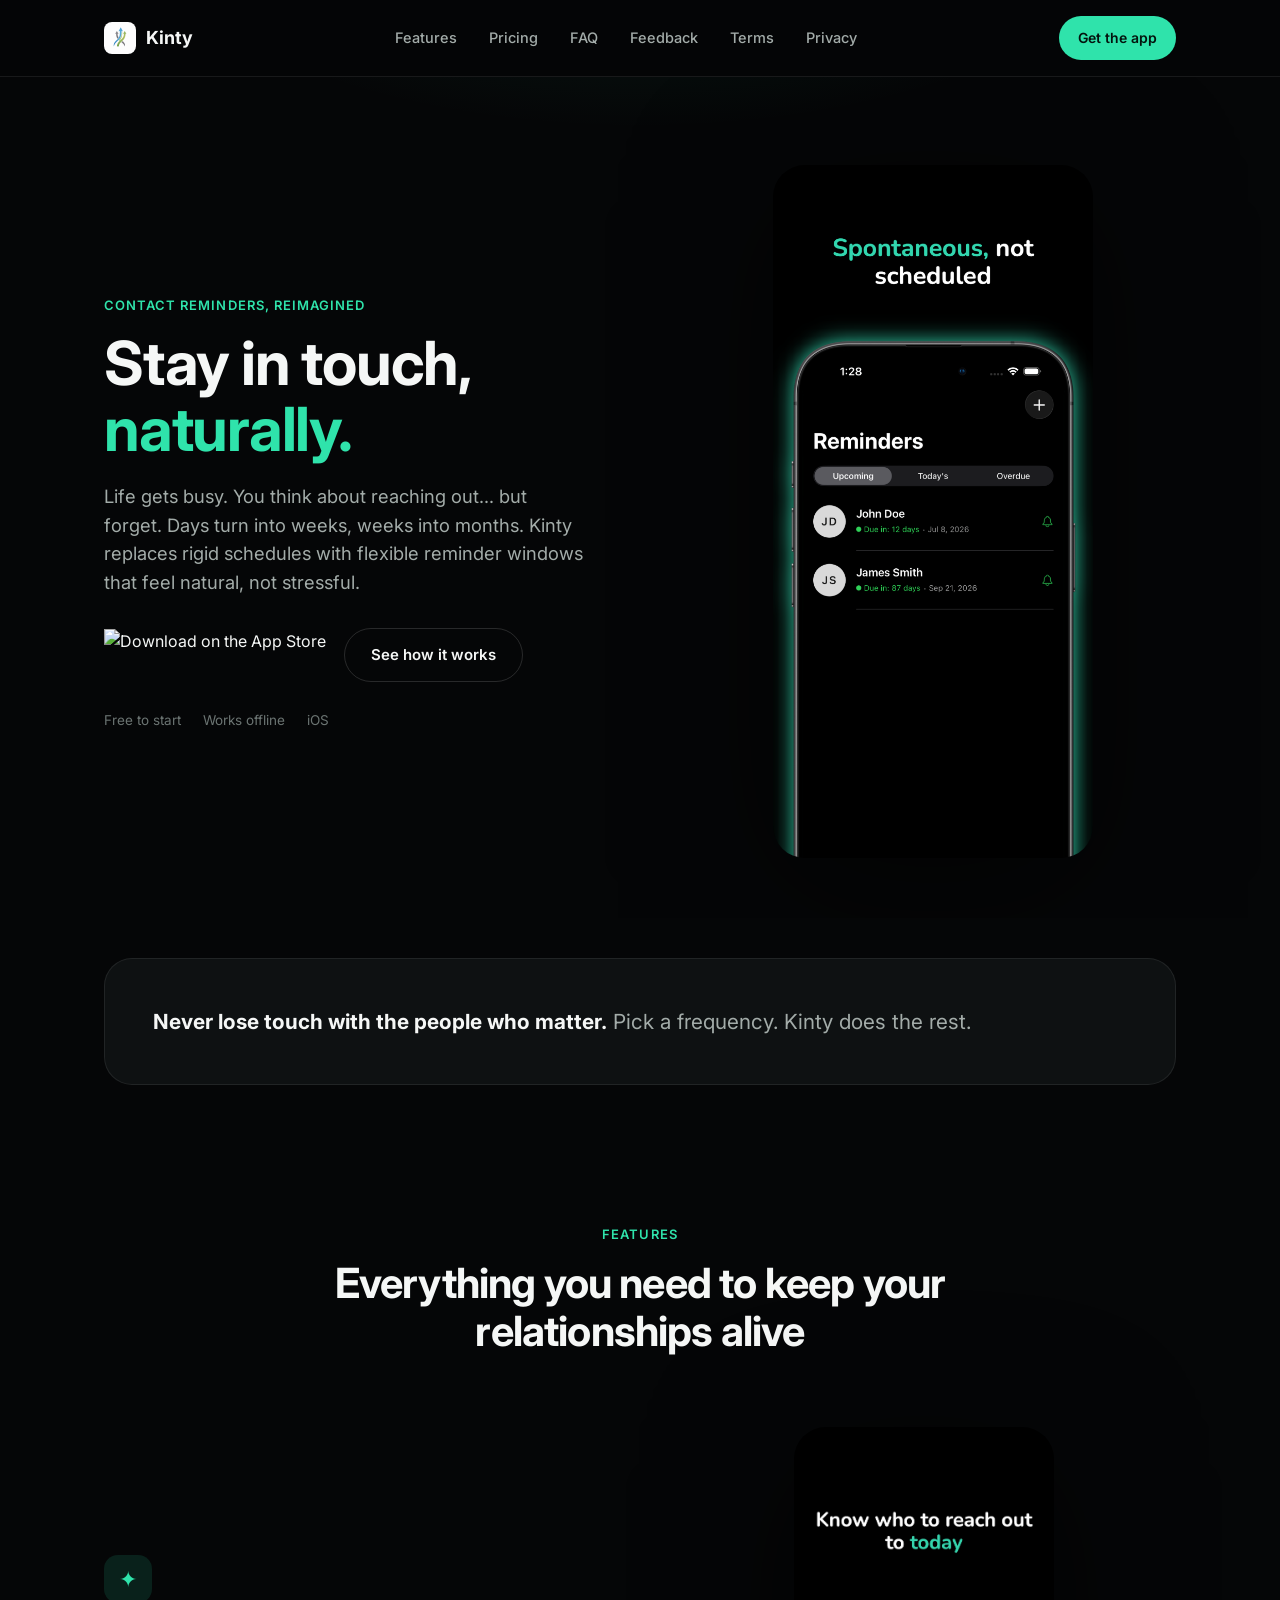
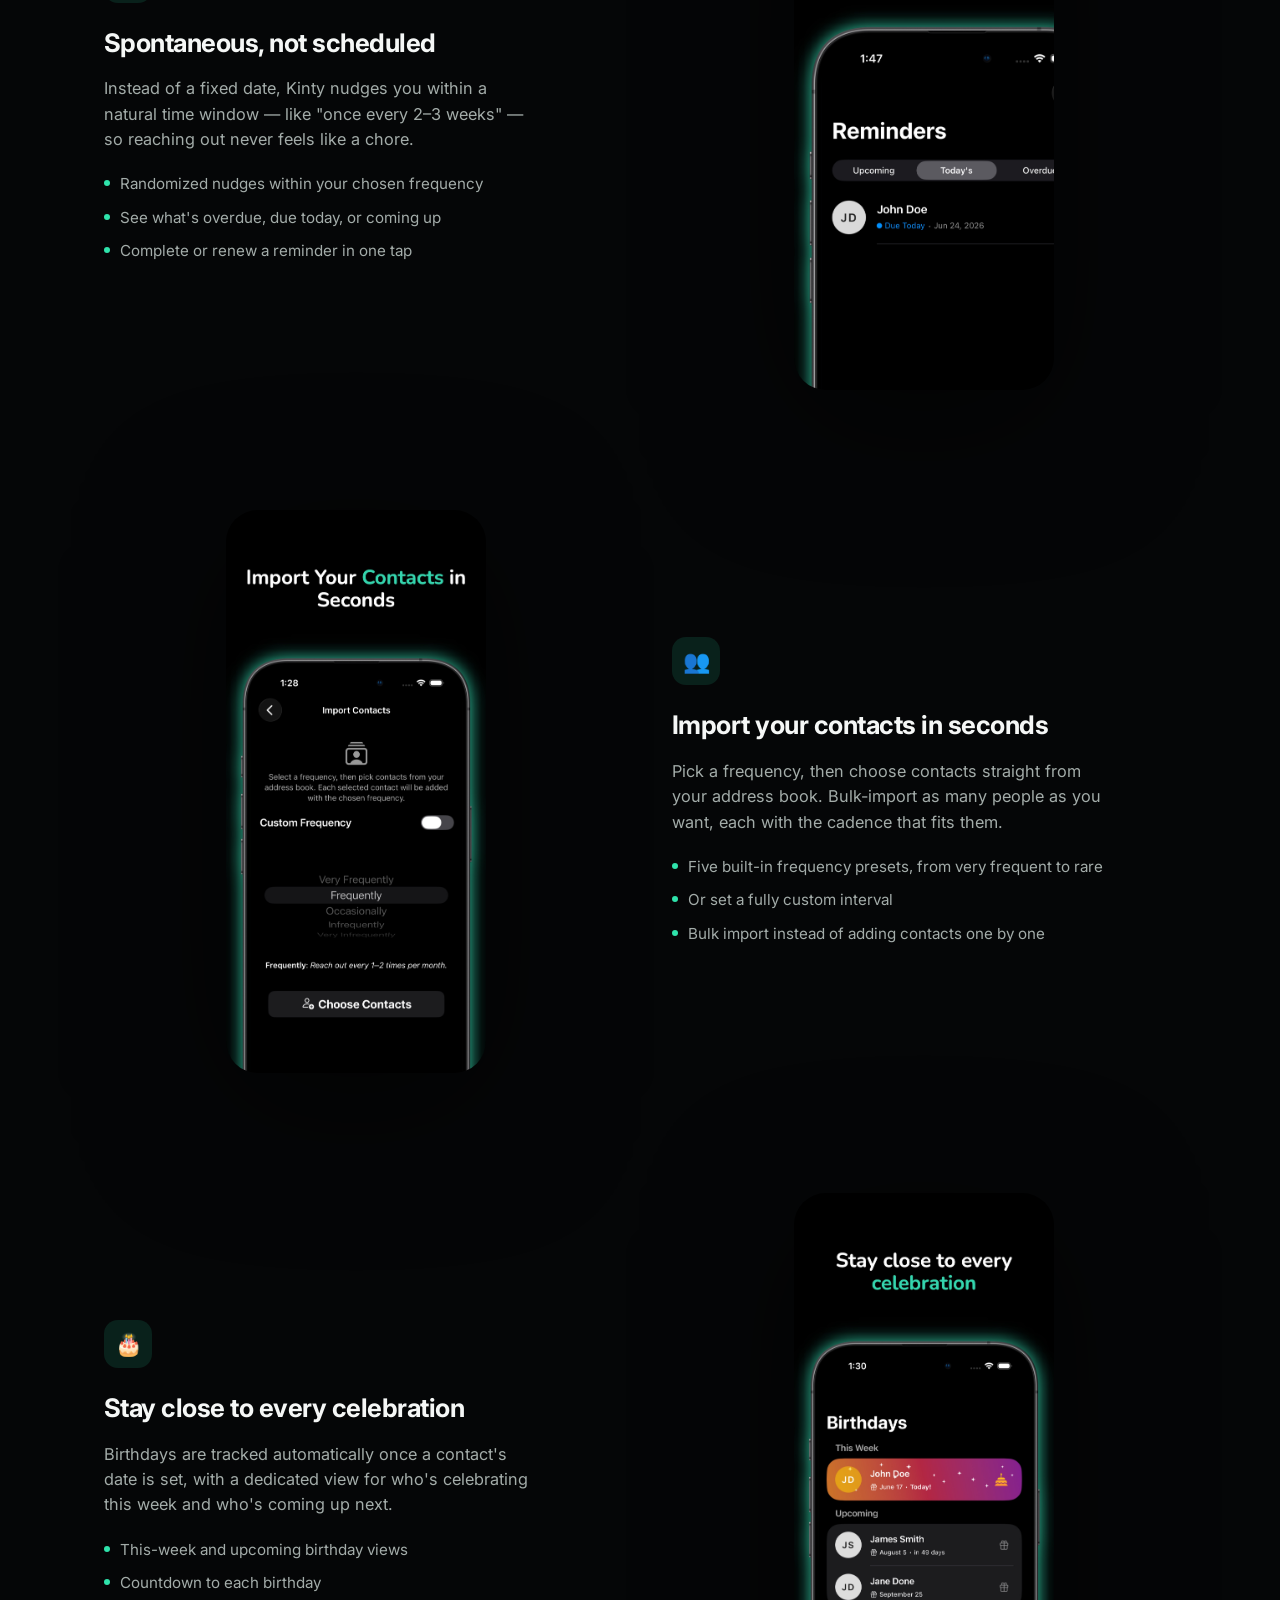
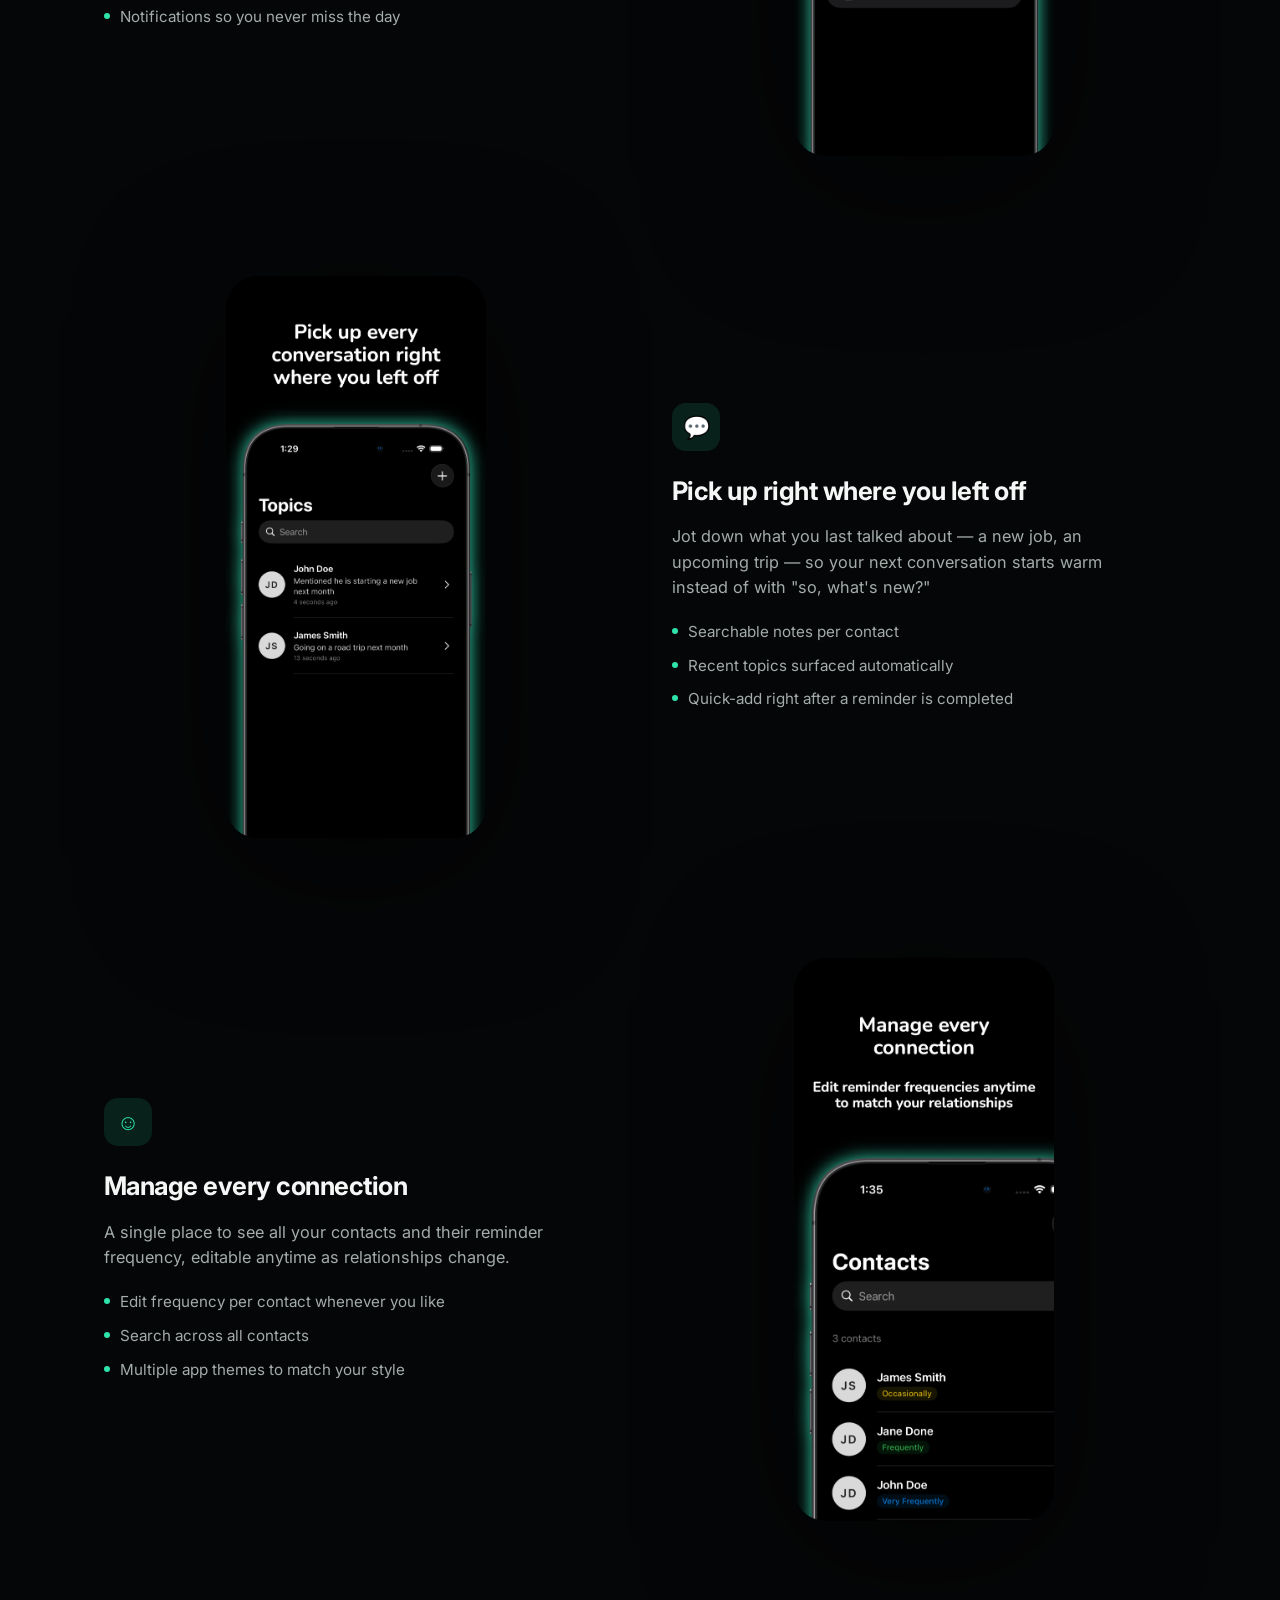
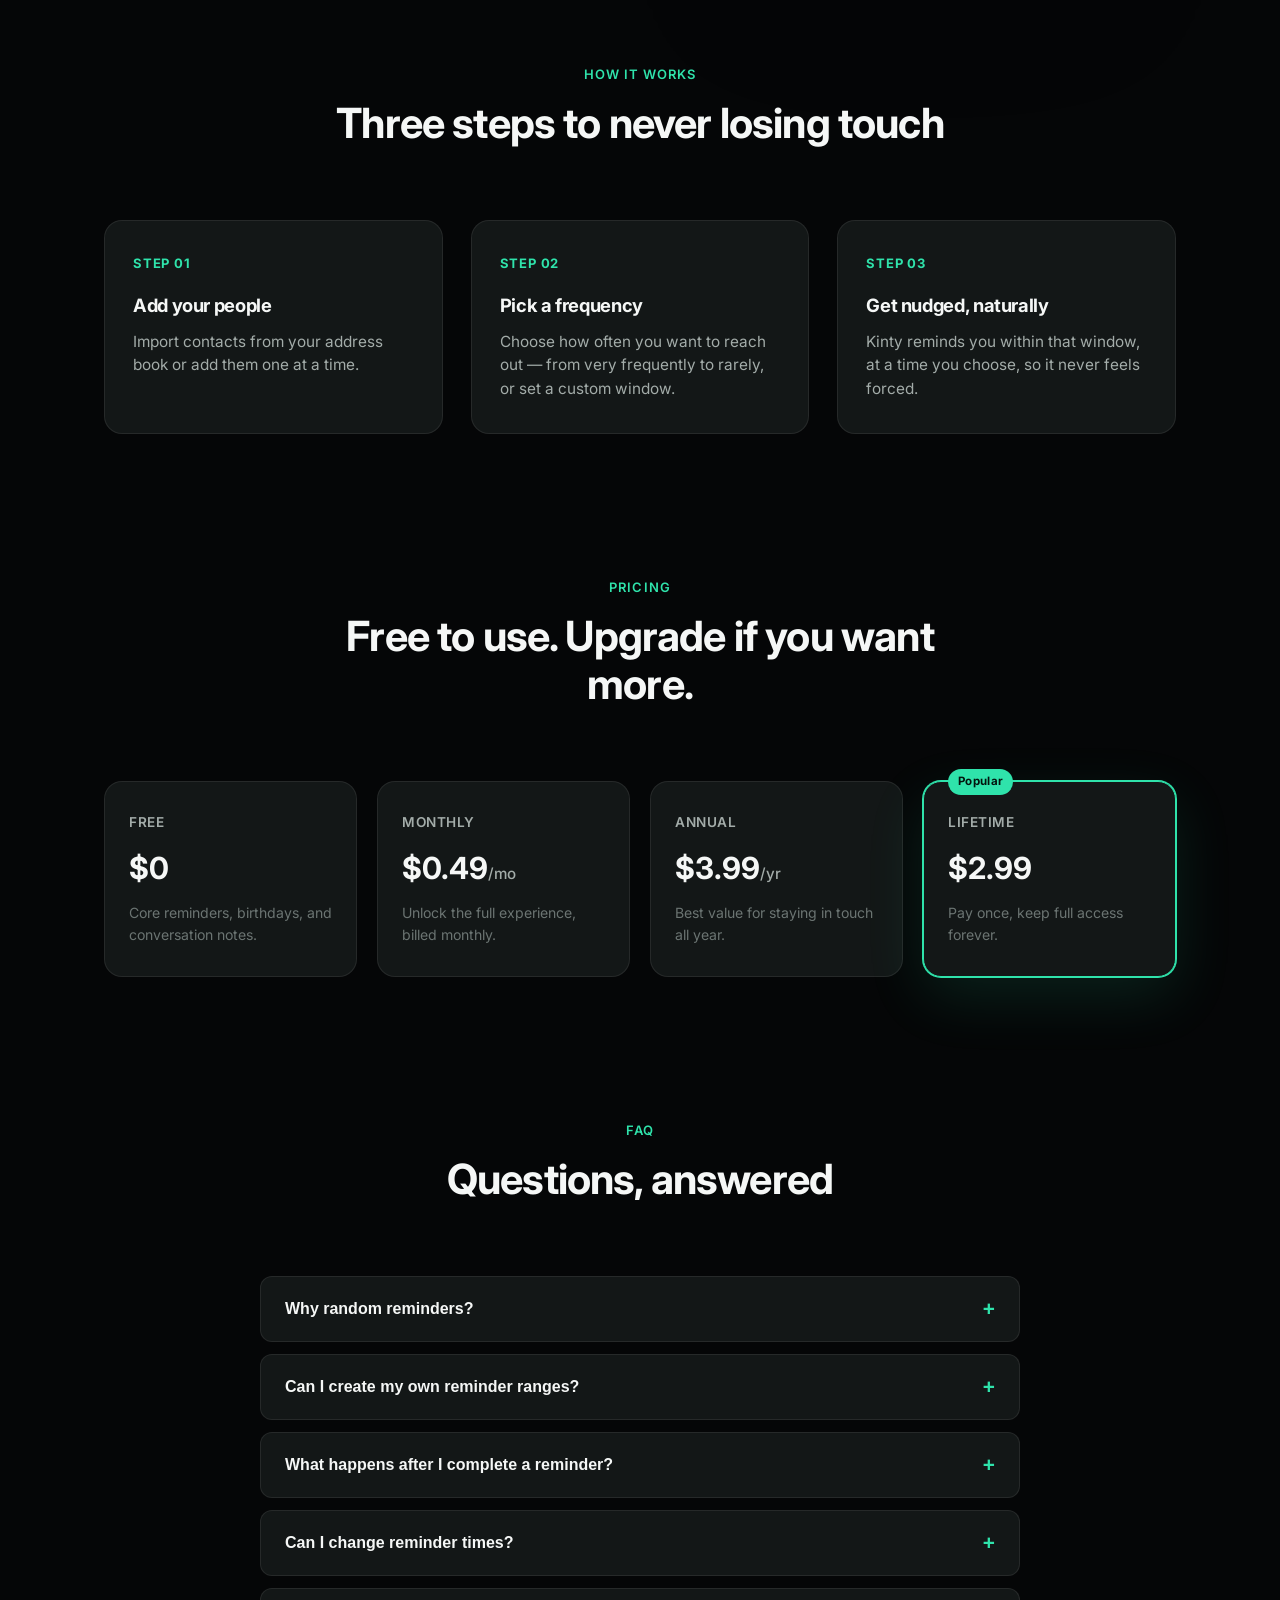
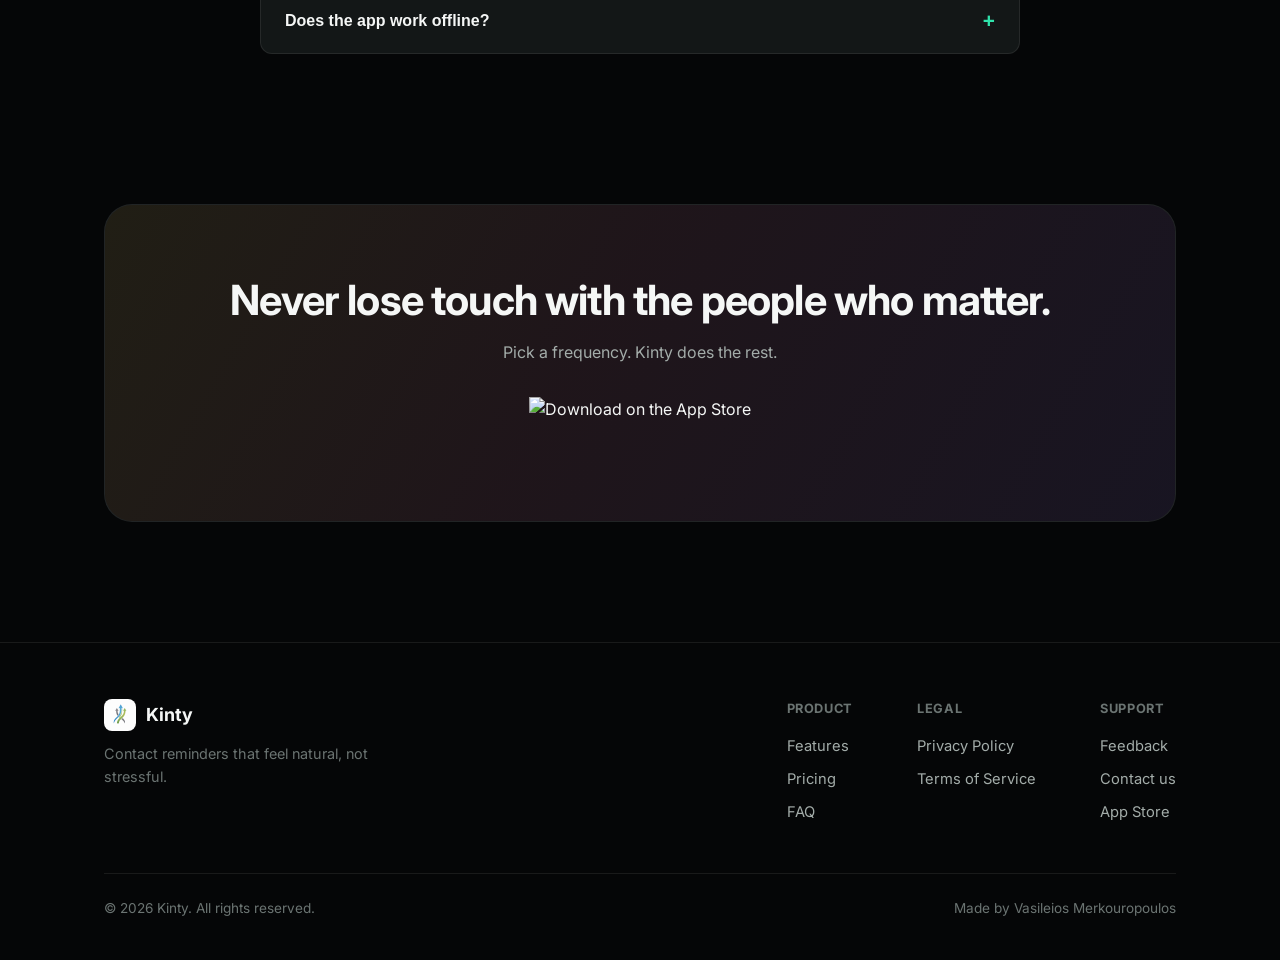
==== commit 70fa95ae: "Add feedback page" ====
--- a/index.html
+++ b/index.html
@@ -12,7 +12,10 @@
     content="Never lose touch with the people who matter. Pick a frequency. Kinty does the rest." />
   <meta property="og:image" content="assets/icons/app-icon-512.jpg" />
   <meta property="og:type" content="website" />
-  <link rel="icon" href="assets/icons/app-icon-512.jpg" />
+  <link rel="icon" href="favicon.ico" sizes="any" />
+  <link rel="icon" type="image/png" sizes="32x32" href="assets/icons/favicon-32x32.png" />
+  <link rel="icon" type="image/png" sizes="16x16" href="assets/icons/favicon-16x16.png" />
+  <link rel="apple-touch-icon" href="assets/icons/apple-touch-icon.png" />
   <link rel="stylesheet" href="styles.css" />
   <link rel="preconnect" href="https://fonts.googleapis.com" />
   <link rel="preconnect" href="https://fonts.gstatic.com" crossorigin />
@@ -31,6 +34,7 @@
         <a href="#features">Features</a>
         <a href="#pricing">Pricing</a>
         <a href="#faq">FAQ</a>
+        <a href="feedback.html">Feedback</a>
         <a href="terms.html">Terms</a>
         <a href="privacy.html">Privacy</a>
       </nav>
@@ -51,6 +55,7 @@
       <a href="index.html#features">Features</a>
       <a href="index.html#pricing">Pricing</a>
       <a href="index.html#faq">FAQ</a>
+      <a href="feedback.html">Feedback</a>
       <a href="terms.html">Terms</a>
       <a href="privacy.html">Privacy</a>
     </nav>
@@ -383,6 +388,7 @@
           </div>
           <div class="footer-col">
             <h4>Support</h4>
+            <a href="feedback.html">Feedback</a>
             <a href="mailto:vasilis.merkouropoulos+kinty@gmail.com">Contact us</a>
             <a href="https://apps.apple.com/us/app/kinty-contact-reminders/id6756719135">App Store</a>
           </div>
--- a/styles.css
+++ b/styles.css
@@ -753,6 +753,106 @@
   text-decoration: underline;
 }
 
+/* ===== Feedback page ===== */
+.feedback-page {
+  padding: 64px 0 120px;
+}
+
+.feedback-page .container {
+  max-width: 620px;
+}
+
+.feedback-page .section-head {
+  text-align: left;
+  max-width: none;
+  margin: 0 0 40px;
+}
+
+.feedback-form {
+  display: flex;
+  flex-direction: column;
+  gap: 20px;
+}
+
+.form-field {
+  display: flex;
+  flex-direction: column;
+  gap: 8px;
+}
+
+.form-field label {
+  font-size: 0.9rem;
+  font-weight: 600;
+  color: var(--text);
+}
+
+.form-field .optional {
+  color: var(--text-dimmer);
+  font-weight: 500;
+}
+
+.form-field input,
+.form-field textarea,
+.form-field select {
+  background: var(--bg-card);
+  border: 1px solid var(--border);
+  border-radius: var(--radius-sm);
+  padding: 14px 16px;
+  color: var(--text);
+  font-family: inherit;
+  font-size: 0.98rem;
+  transition: border-color 0.15s ease;
+}
+
+.form-field input::placeholder,
+.form-field textarea::placeholder {
+  color: var(--text-dimmer);
+}
+
+.form-field input:focus,
+.form-field textarea:focus,
+.form-field select:focus {
+  outline: none;
+  border-color: var(--accent);
+}
+
+.form-field textarea {
+  resize: vertical;
+  min-height: 140px;
+}
+
+.feedback-form .btn {
+  align-self: flex-start;
+}
+
+.form-note {
+  color: var(--text-dimmer);
+  font-size: 0.85rem;
+}
+
+.form-status {
+  display: none;
+  padding: 14px 18px;
+  border-radius: var(--radius-sm);
+  font-size: 0.92rem;
+}
+
+.form-status.visible {
+  display: block;
+}
+
+.form-status.success {
+  background: var(--accent-soft);
+  color: var(--accent);
+  border: 1px solid rgba(47, 227, 171, 0.3);
+}
+
+.form-status.error {
+  background: rgba(224, 68, 122, 0.12);
+  color: #f28cae;
+  border: 1px solid rgba(224, 68, 122, 0.3);
+}
+
 /* ===== Responsive ===== */
 @media (max-width: 900px) {
   .hero .container {
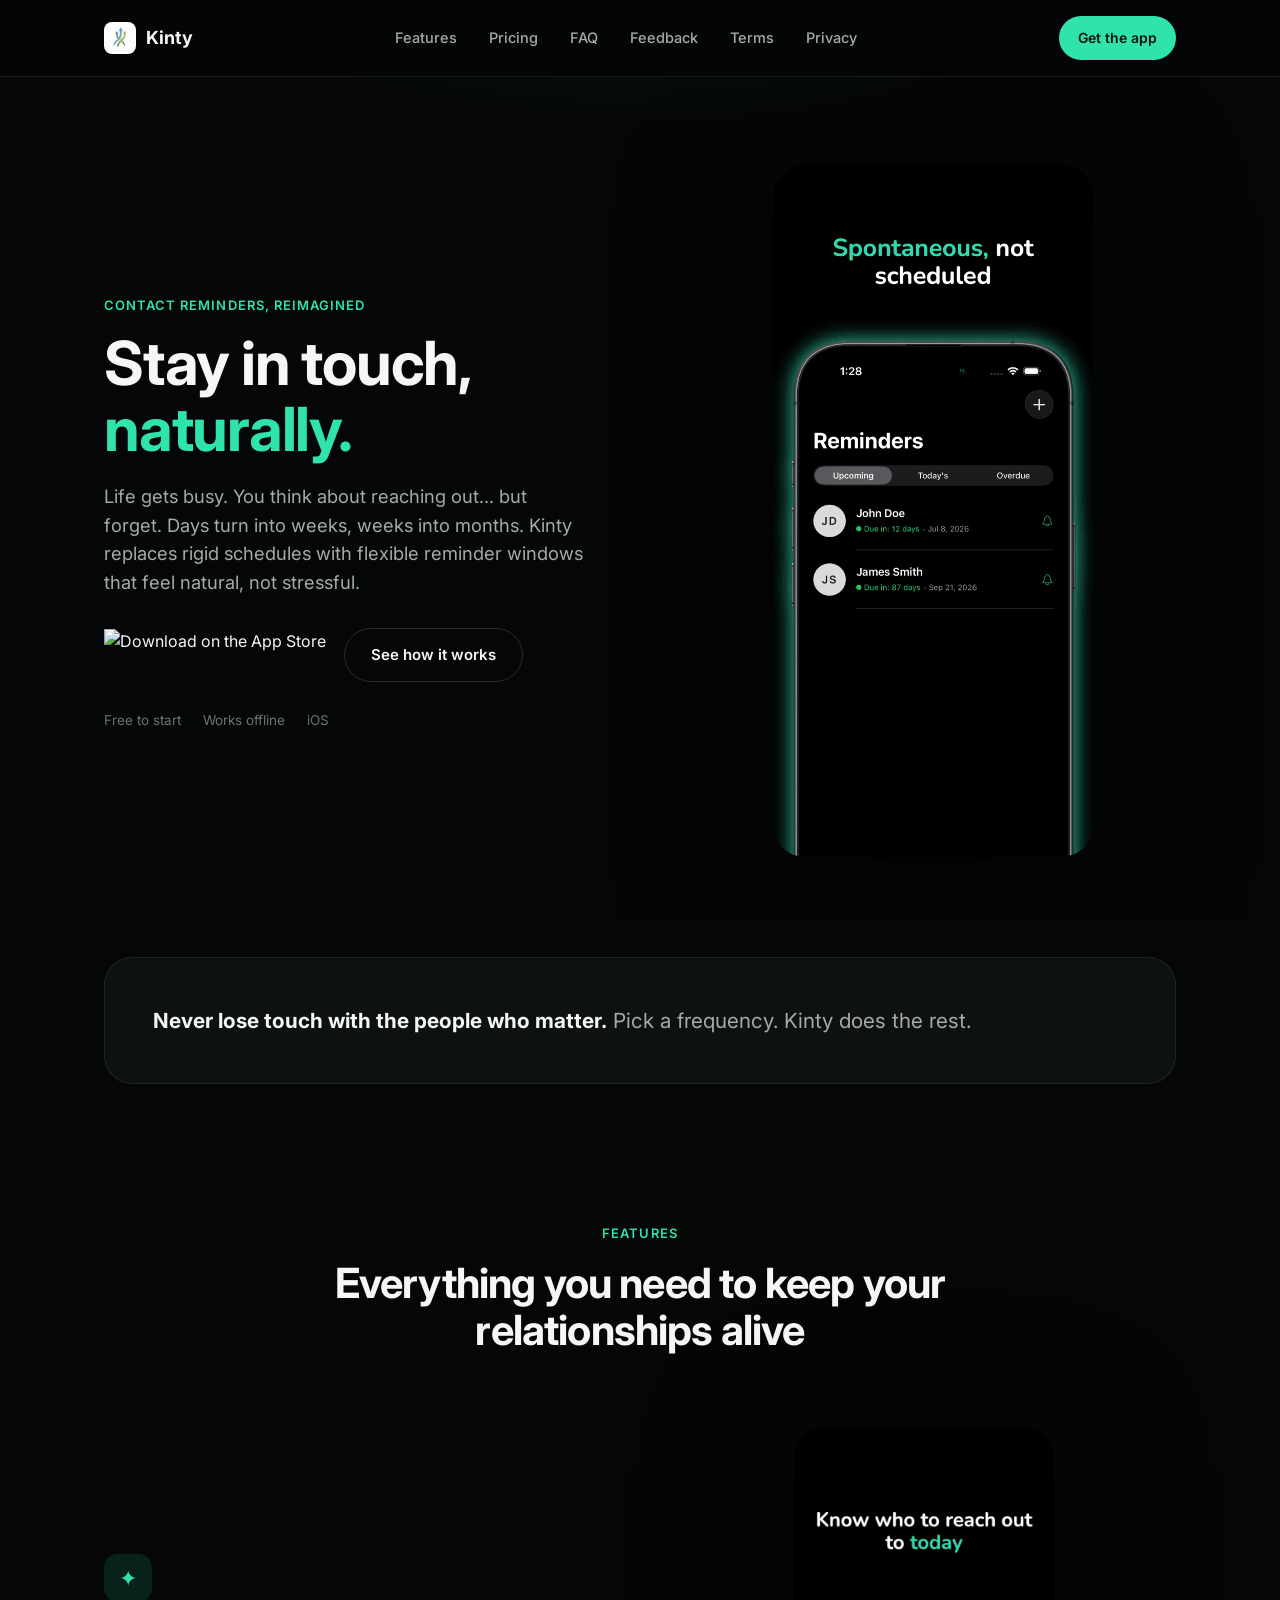
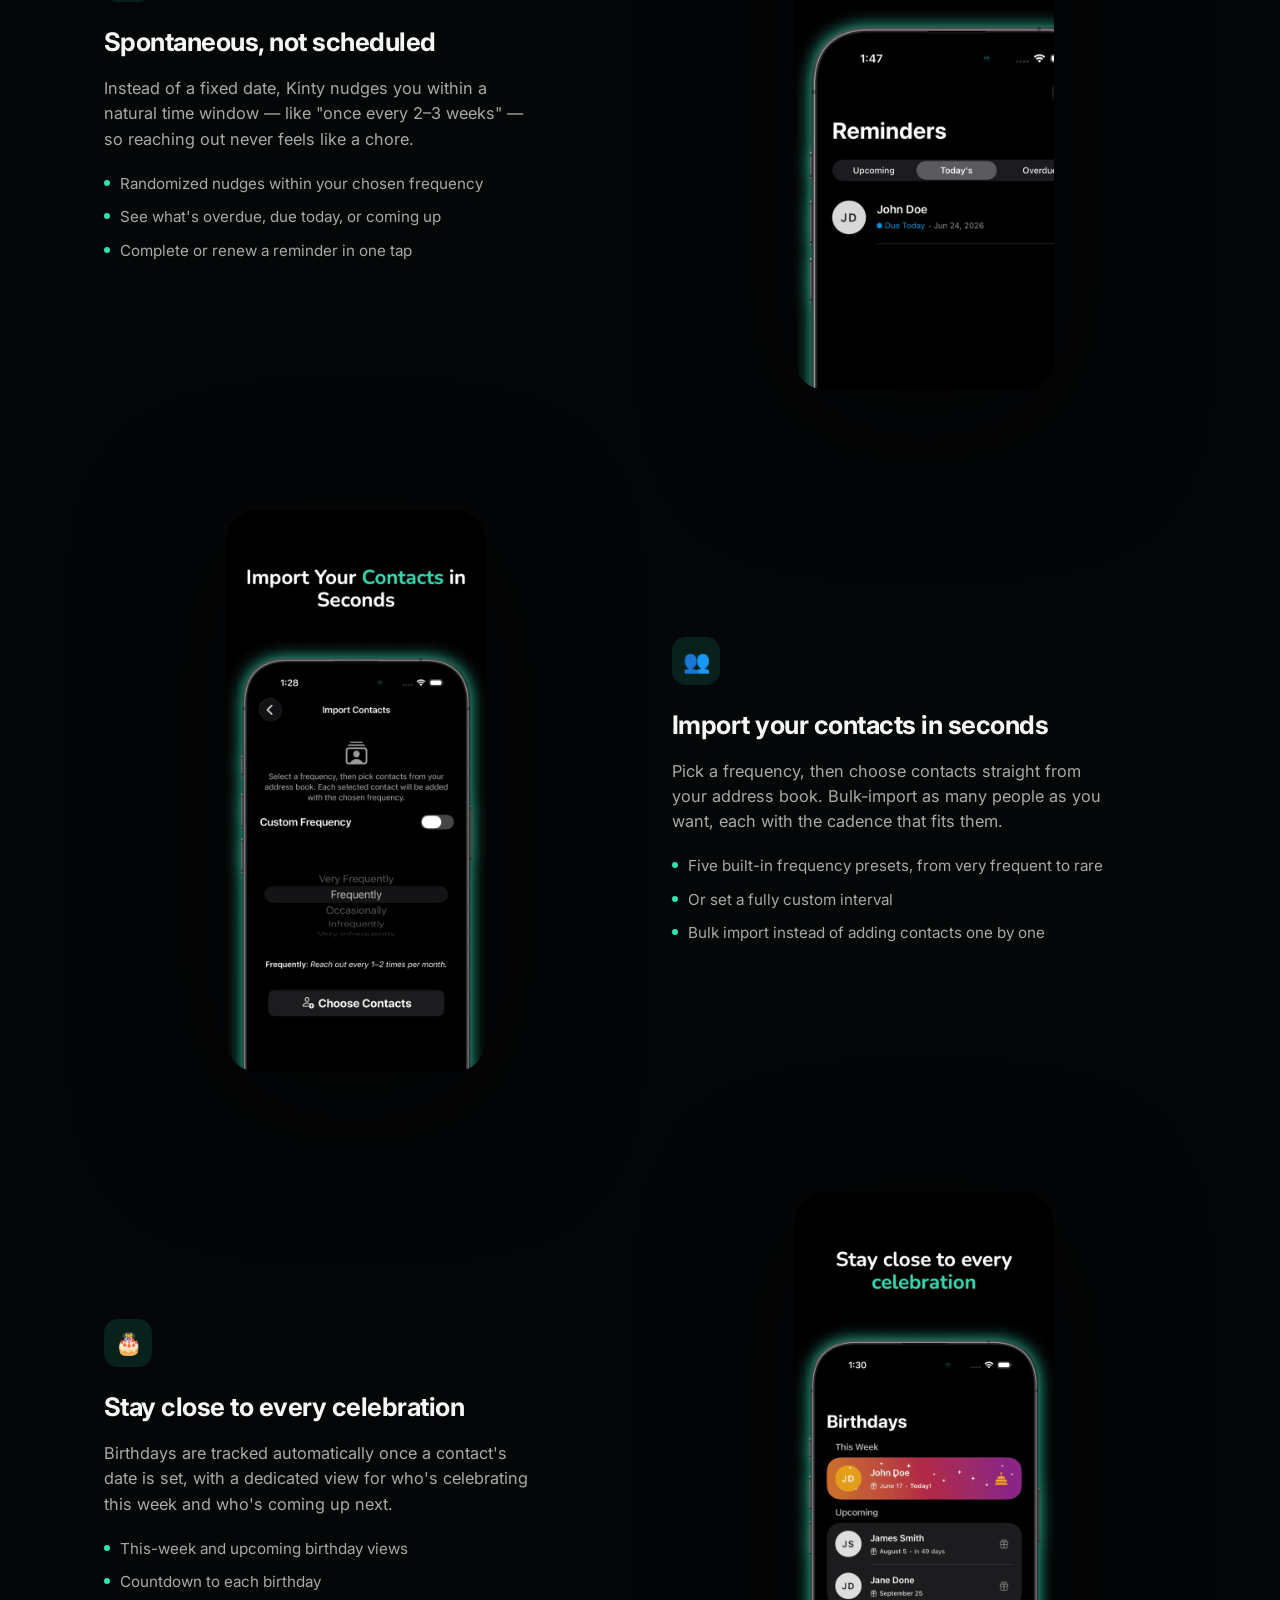
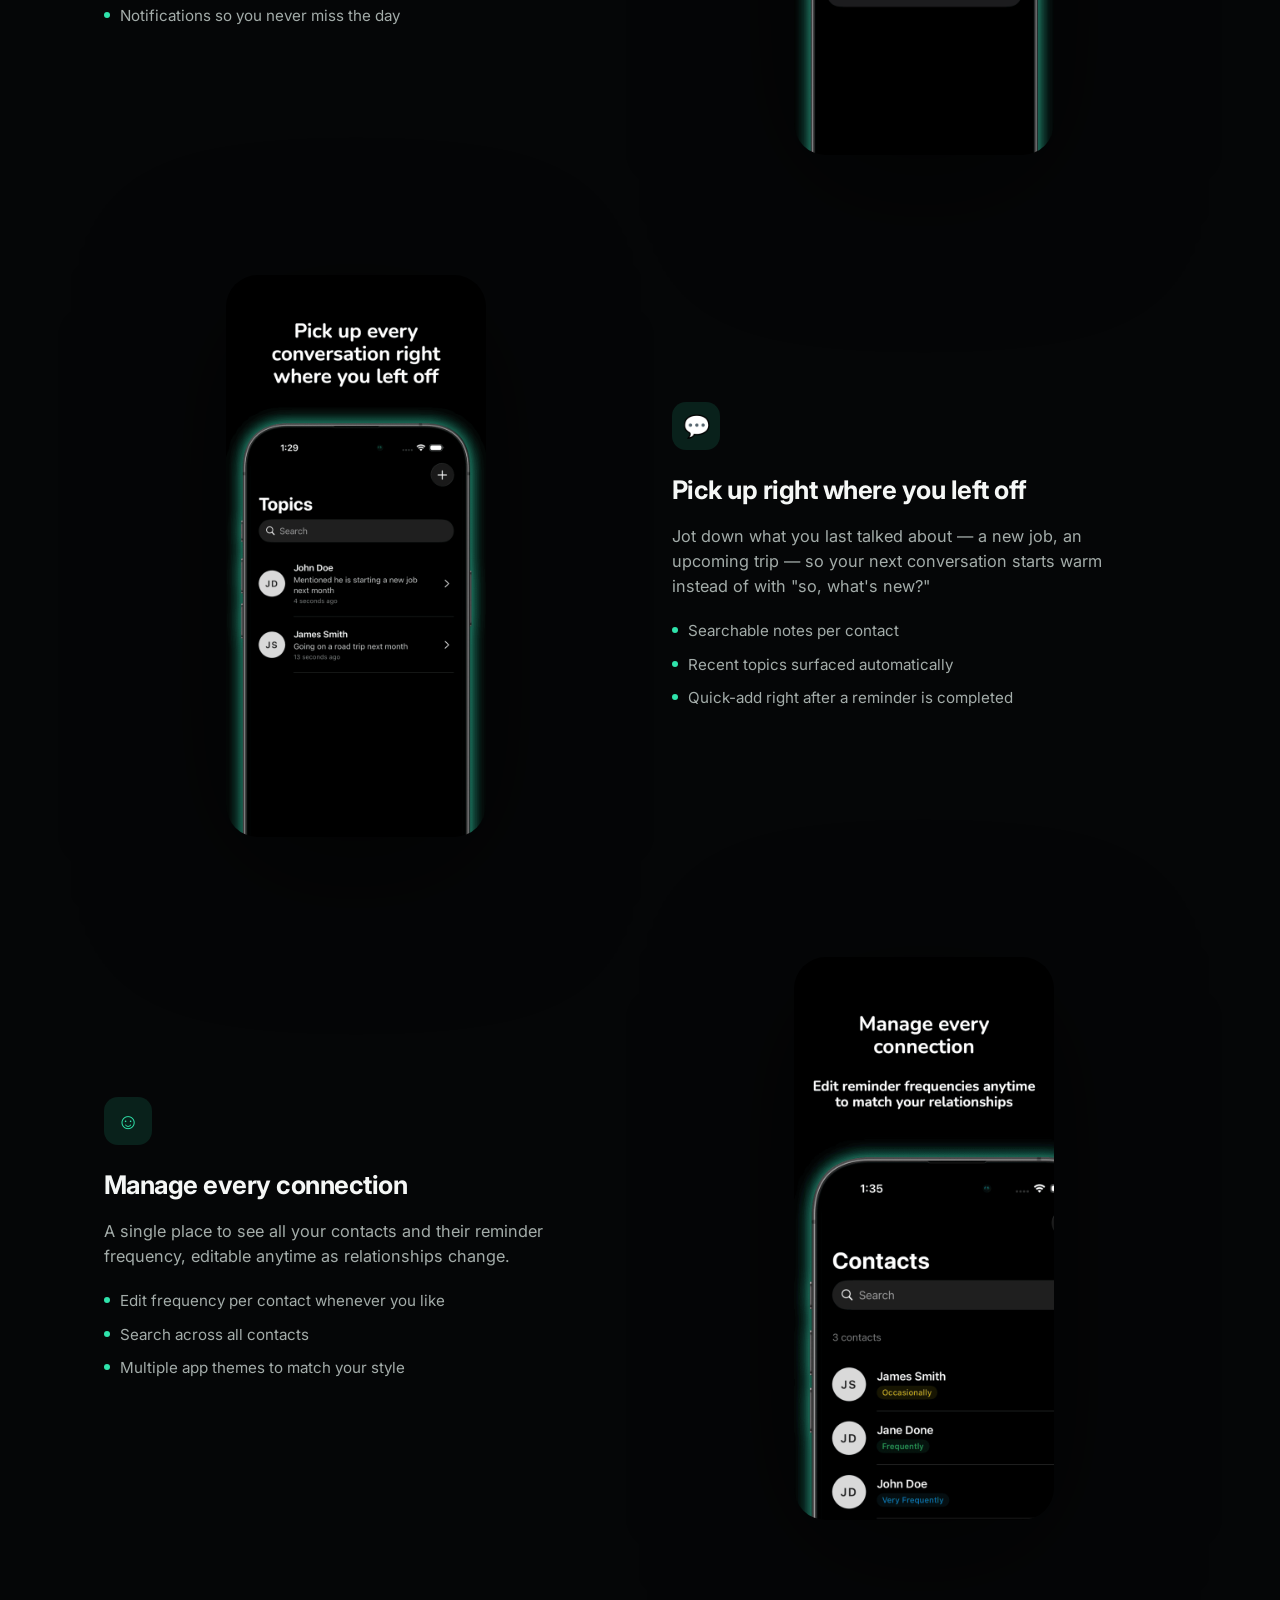
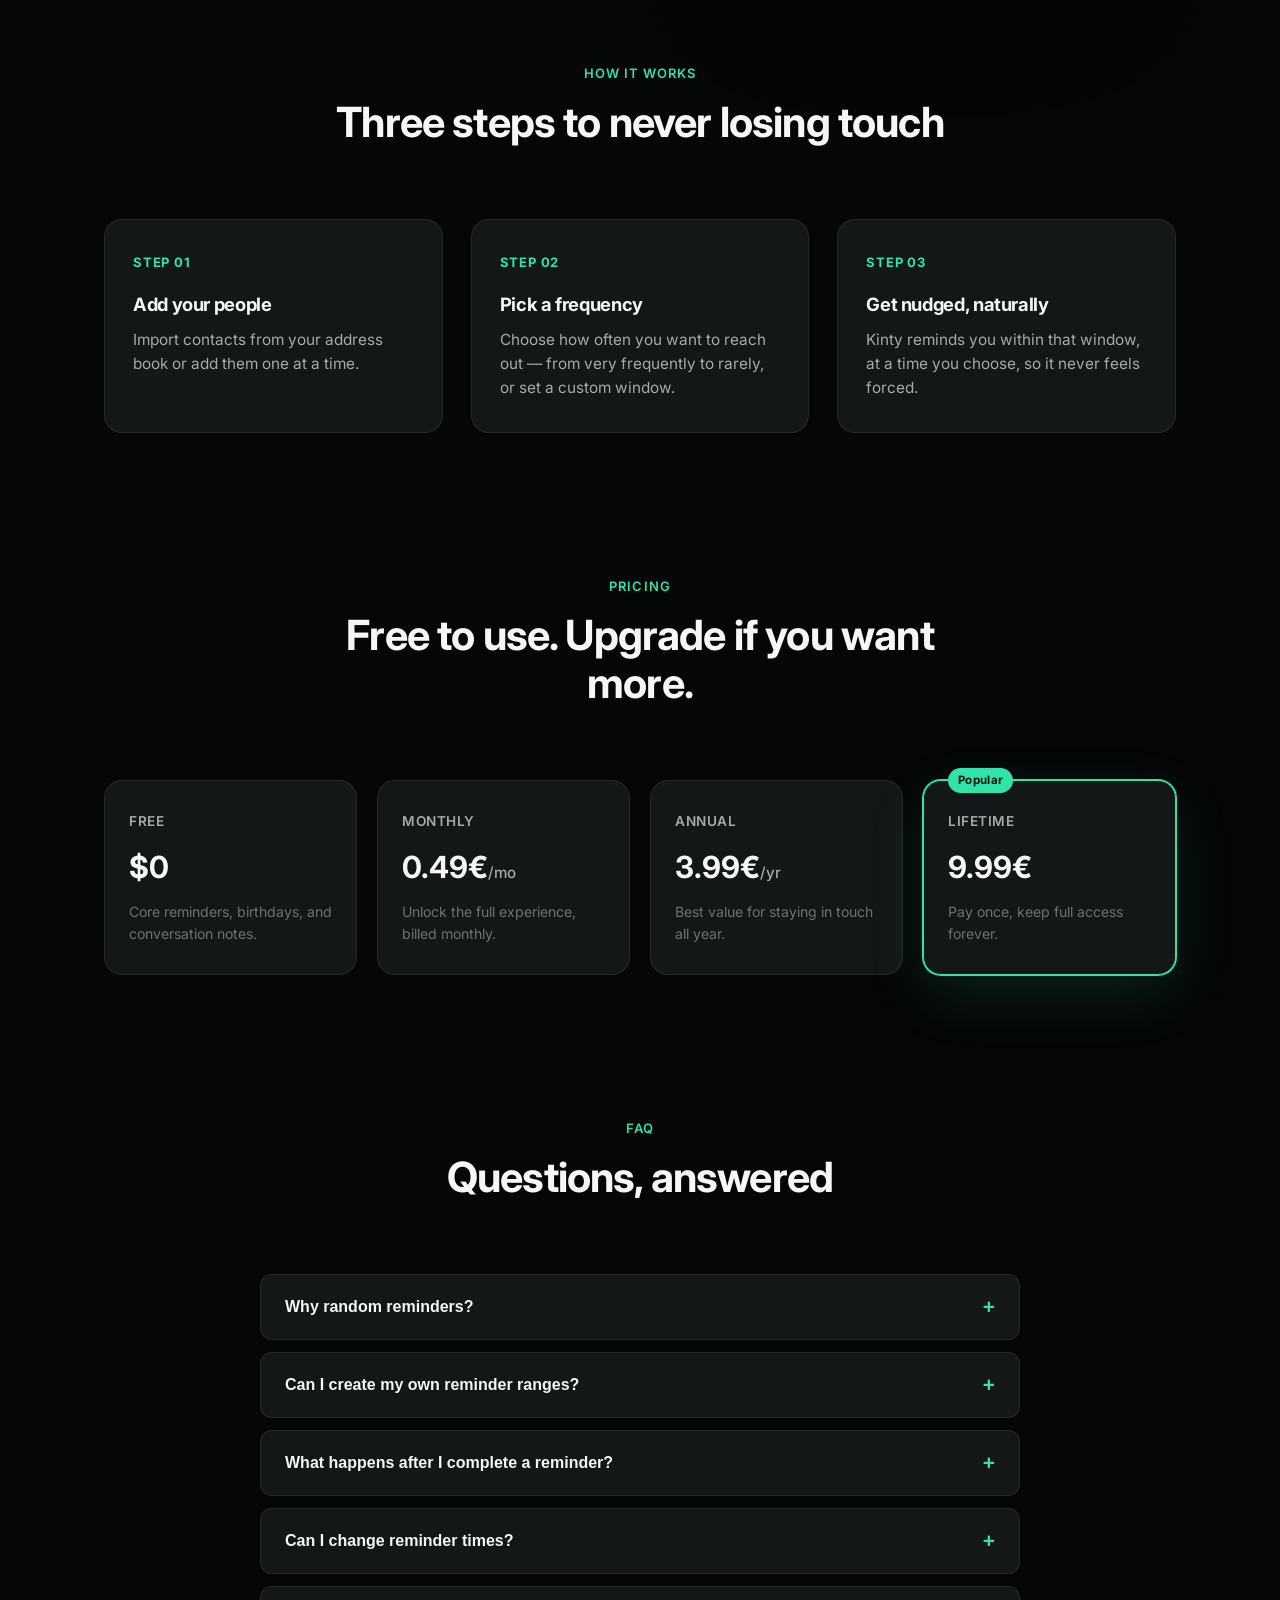
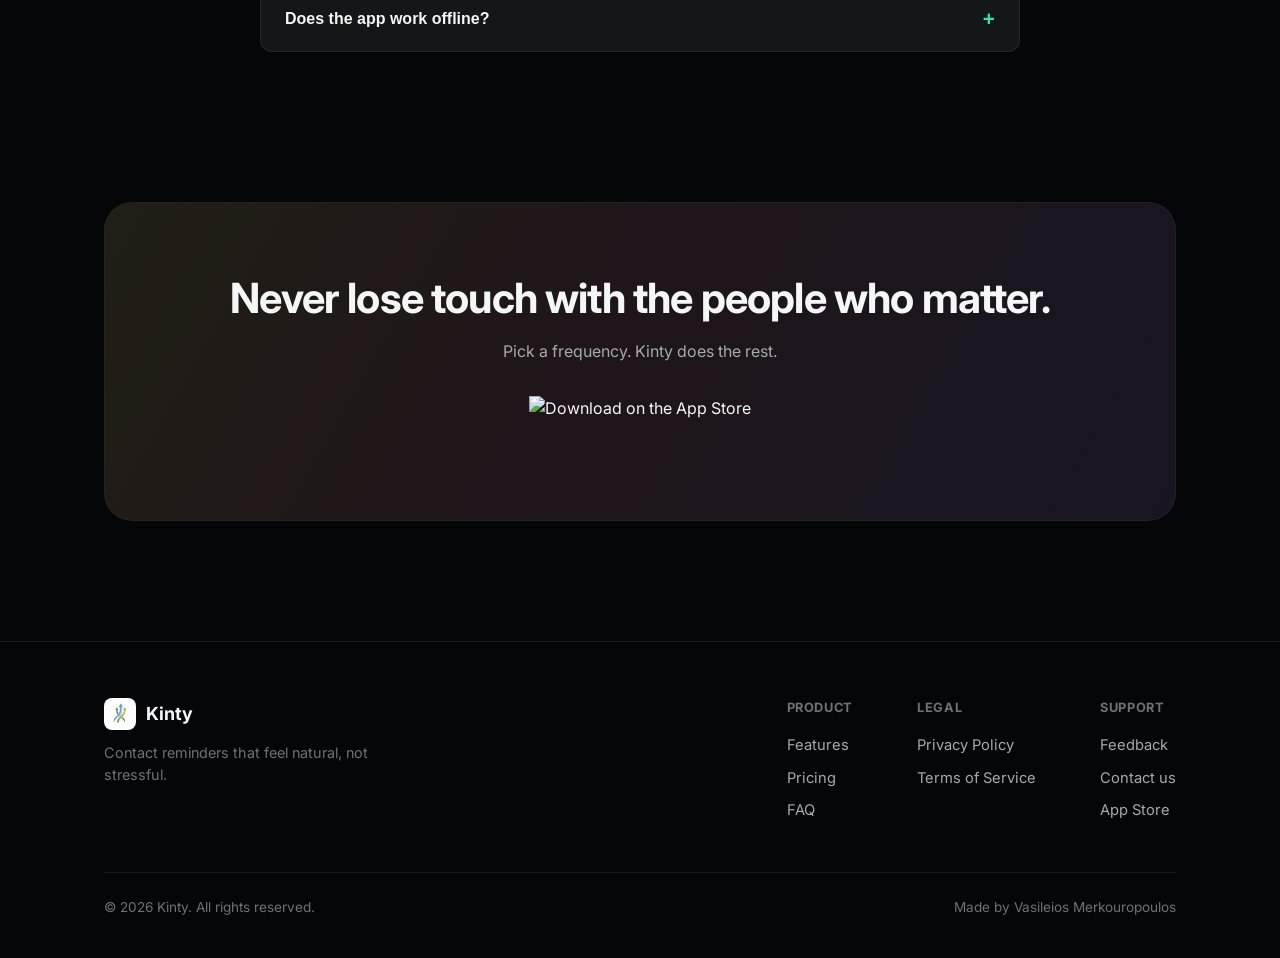
==== commit bcdab7d9: "Fix prices" ====
--- a/index.html
+++ b/index.html
@@ -270,18 +270,18 @@
           </div>
           <div class="price-card">
             <div class="price-name">Monthly</div>
-            <div class="price-value">$0.49<span>/mo</span></div>
+            <div class="price-value">0.49€<span>/mo</span></div>
             <div class="price-desc">Unlock the full experience, billed monthly.</div>
           </div>
           <div class="price-card">
             <div class="price-name">Annual</div>
-            <div class="price-value">$3.99<span>/yr</span></div>
+            <div class="price-value">3.99€<span>/yr</span></div>
             <div class="price-desc">Best value for staying in touch all year.</div>
           </div>
           <div class="price-card featured">
             <span class="tag">Popular</span>
             <div class="price-name">Lifetime</div>
-            <div class="price-value">$2.99</div>
+            <div class="price-value">9.99€</div>
             <div class="price-desc">Pay once, keep full access forever.</div>
           </div>
         </div>
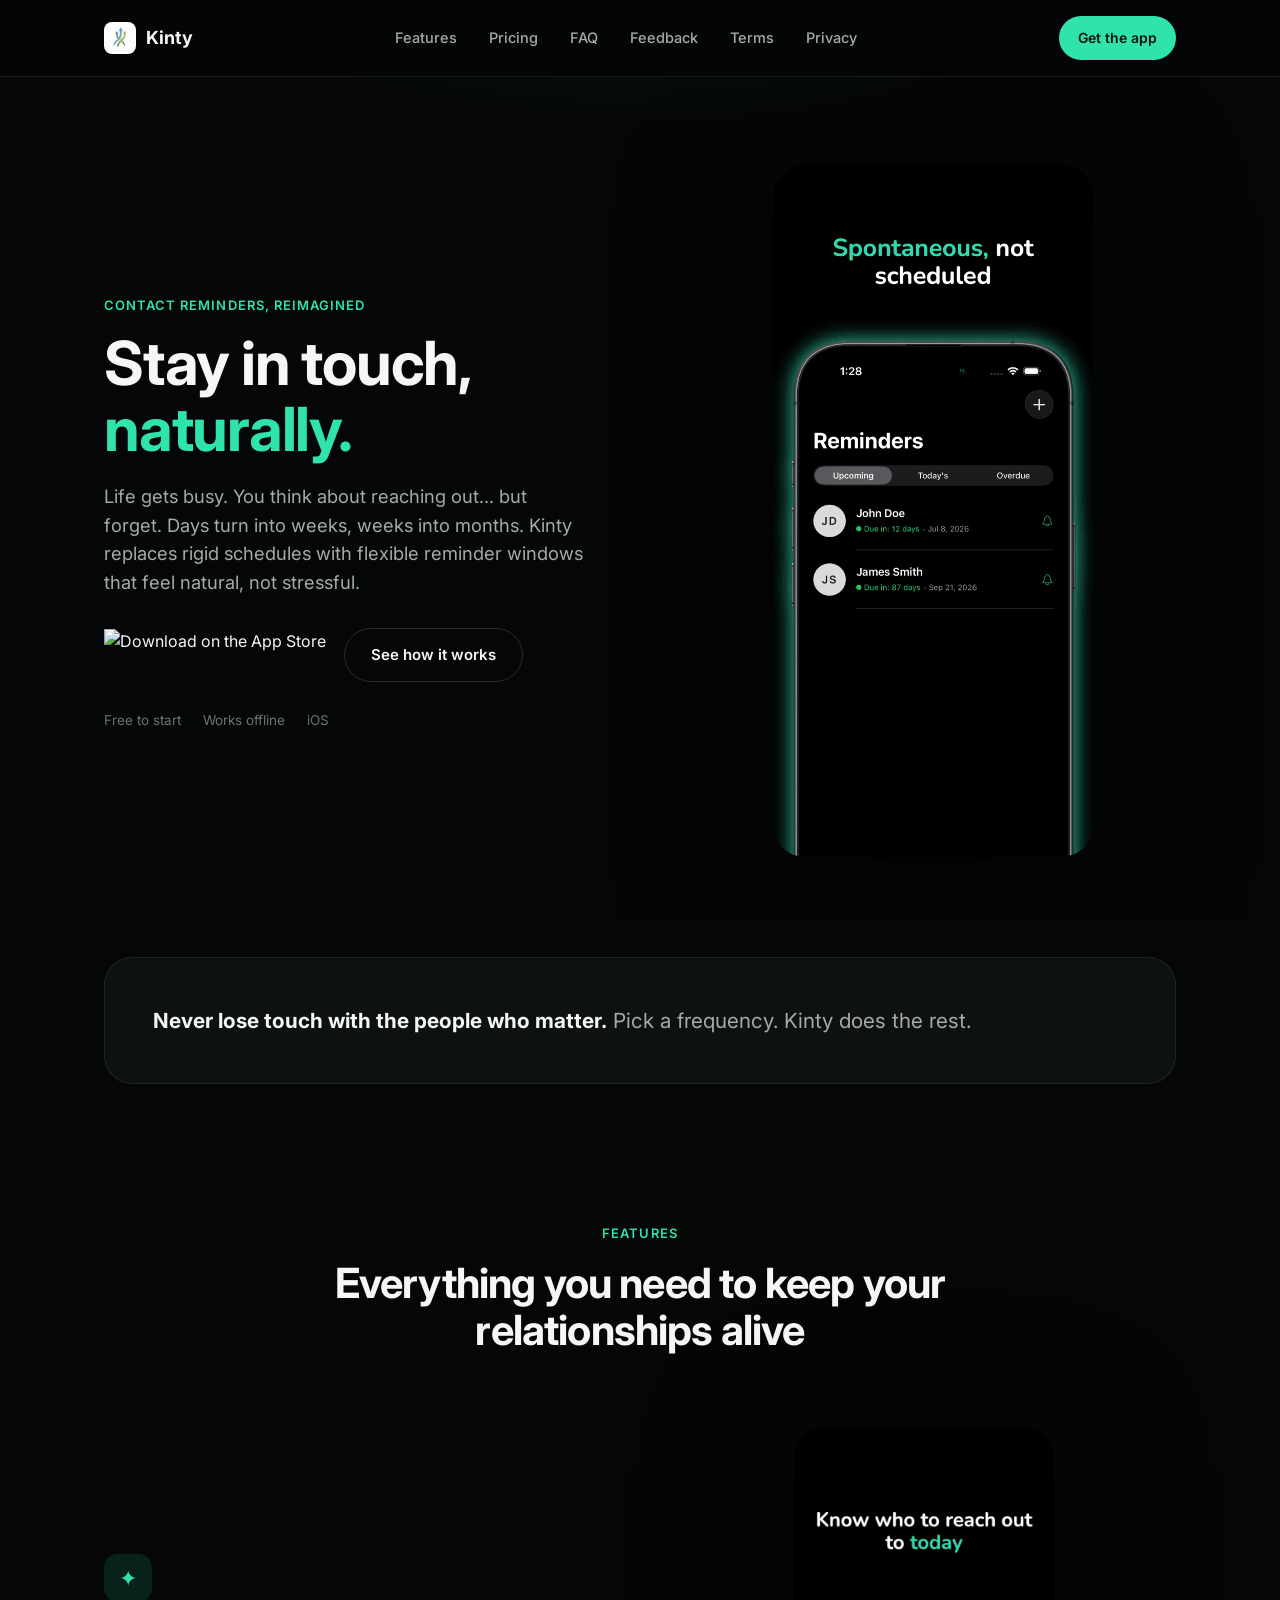
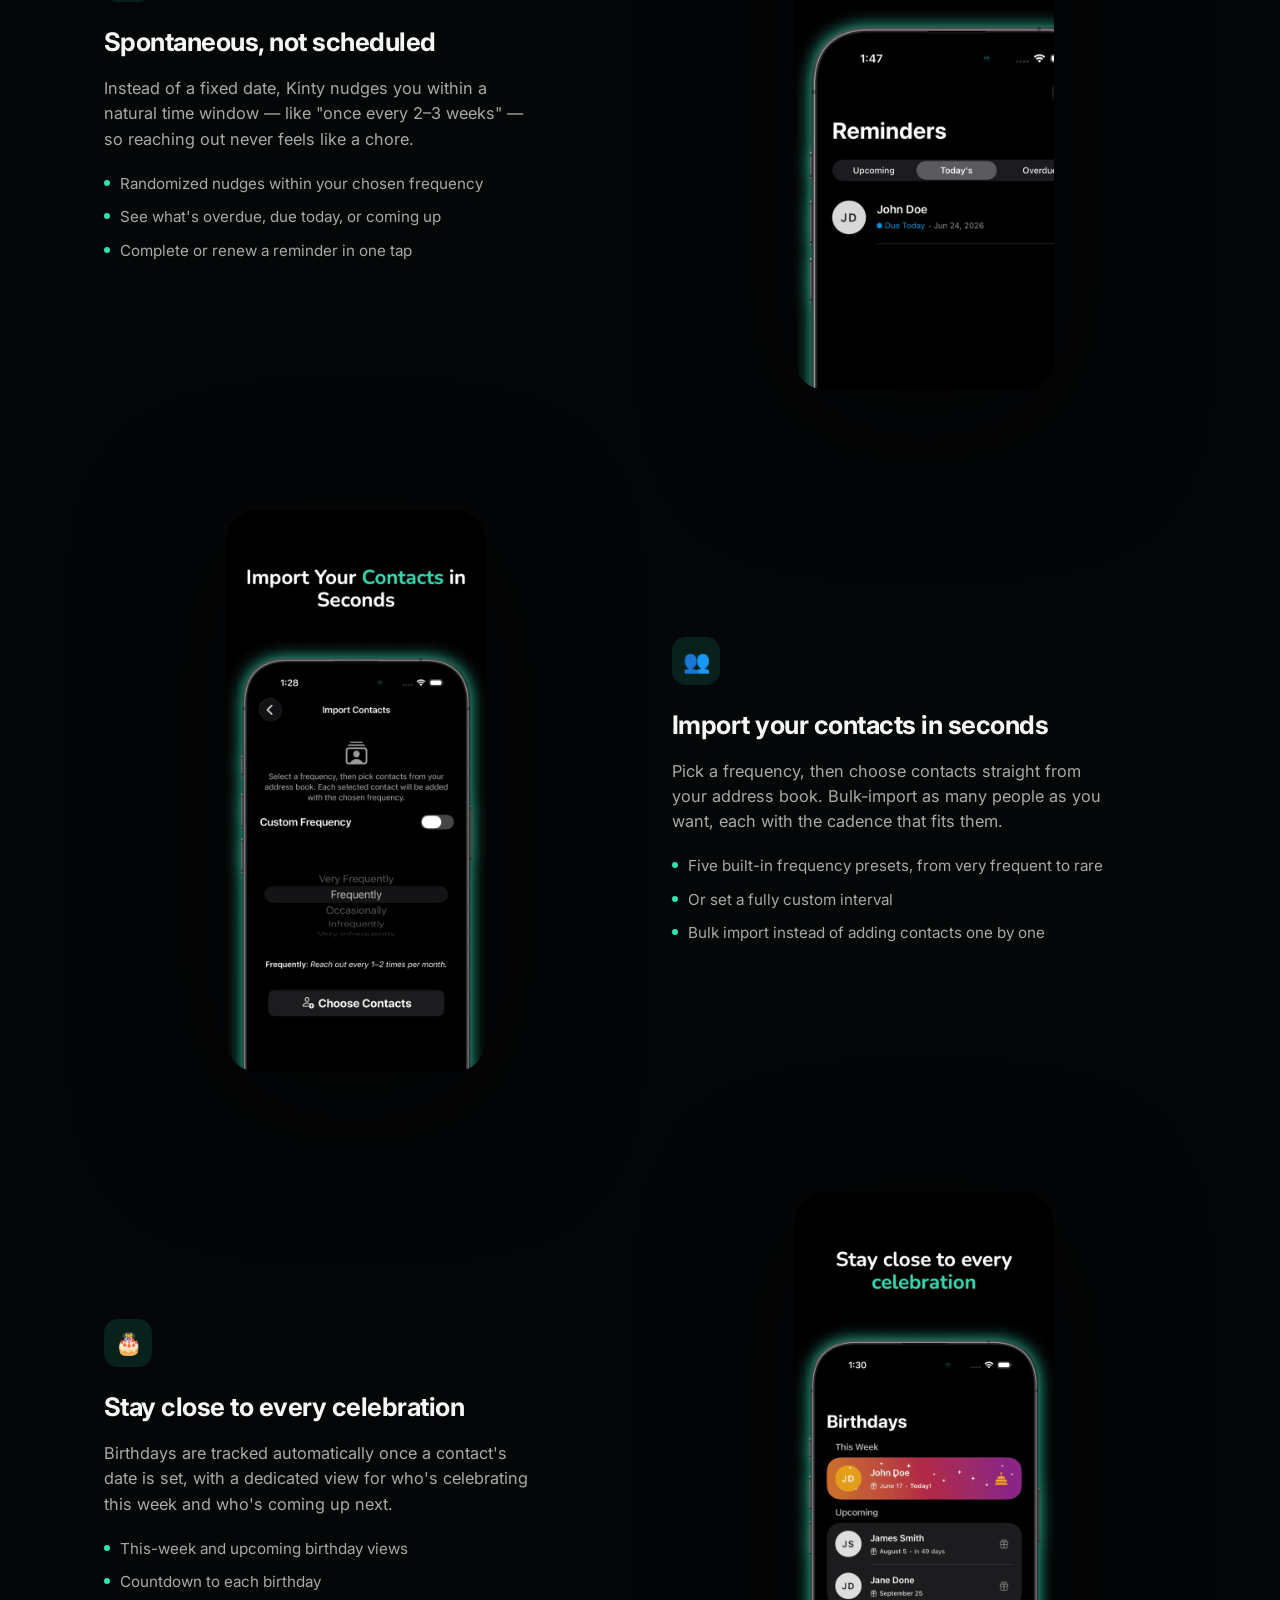
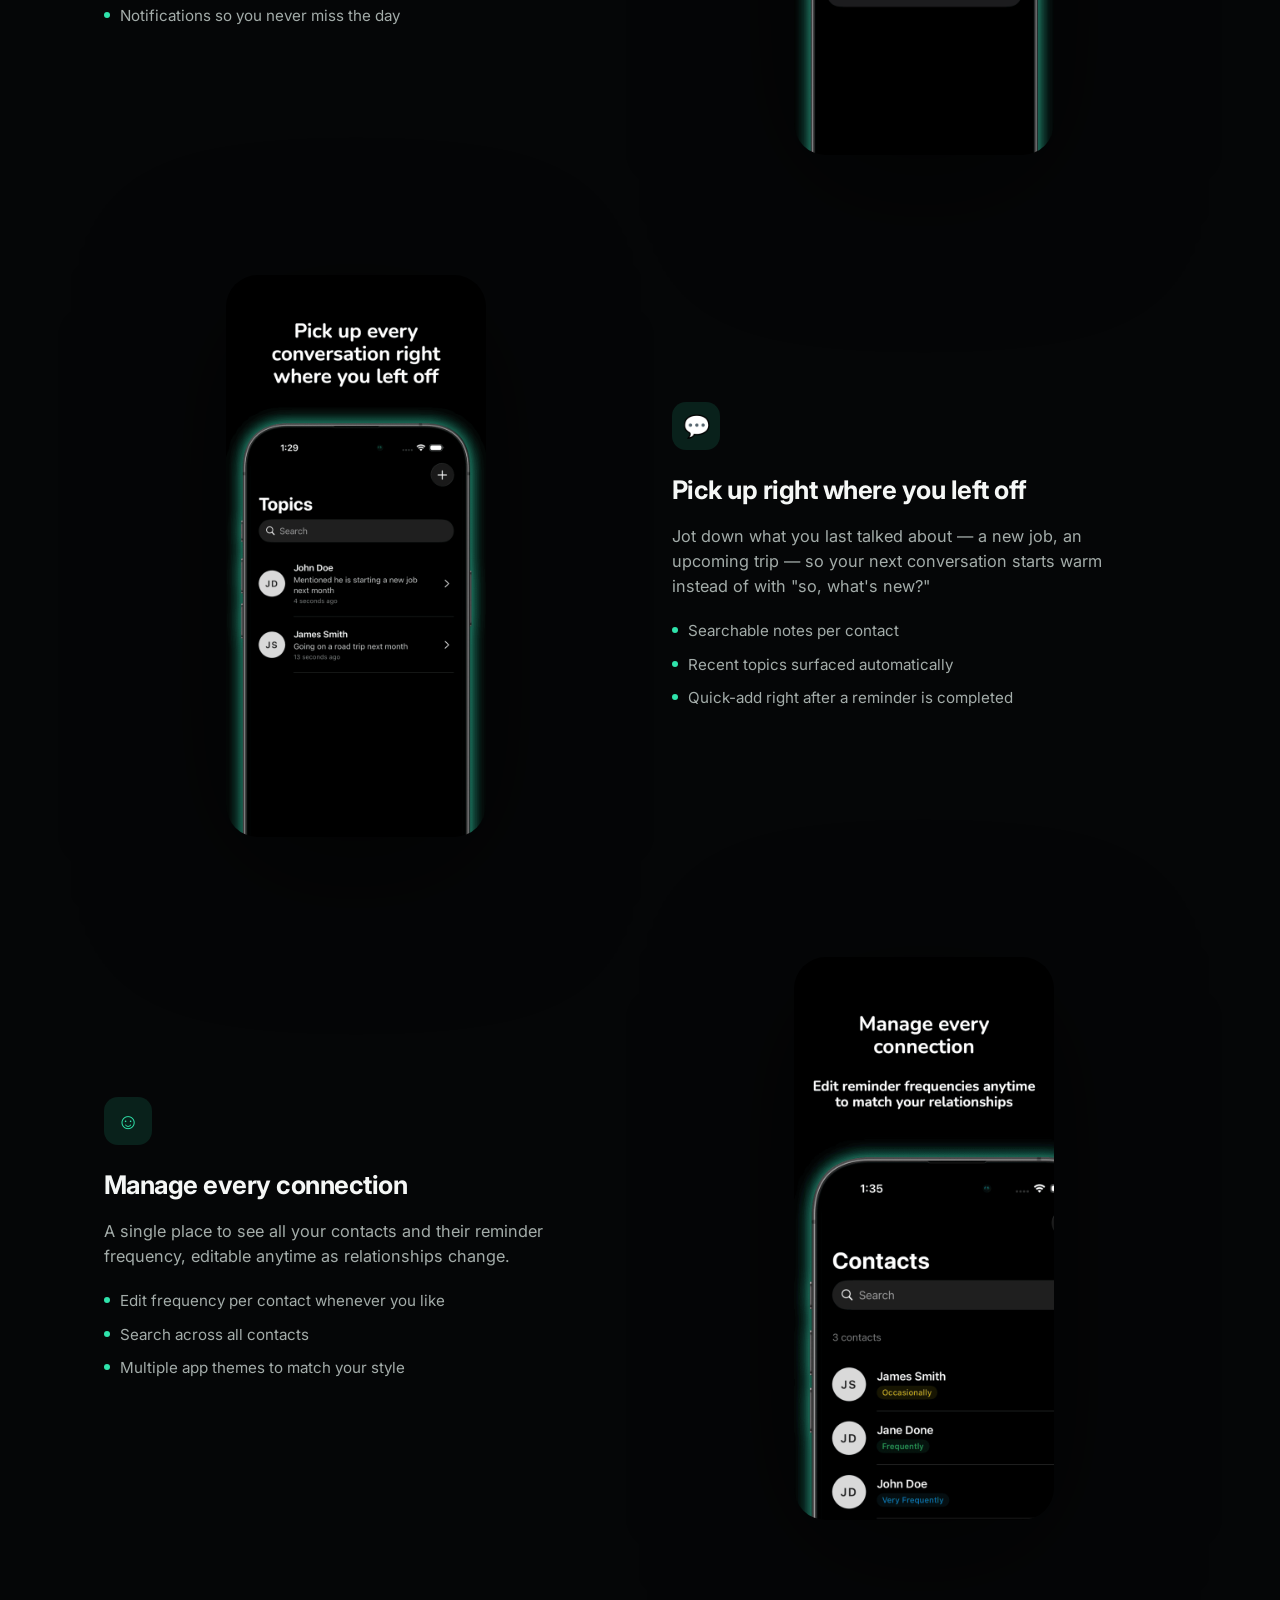
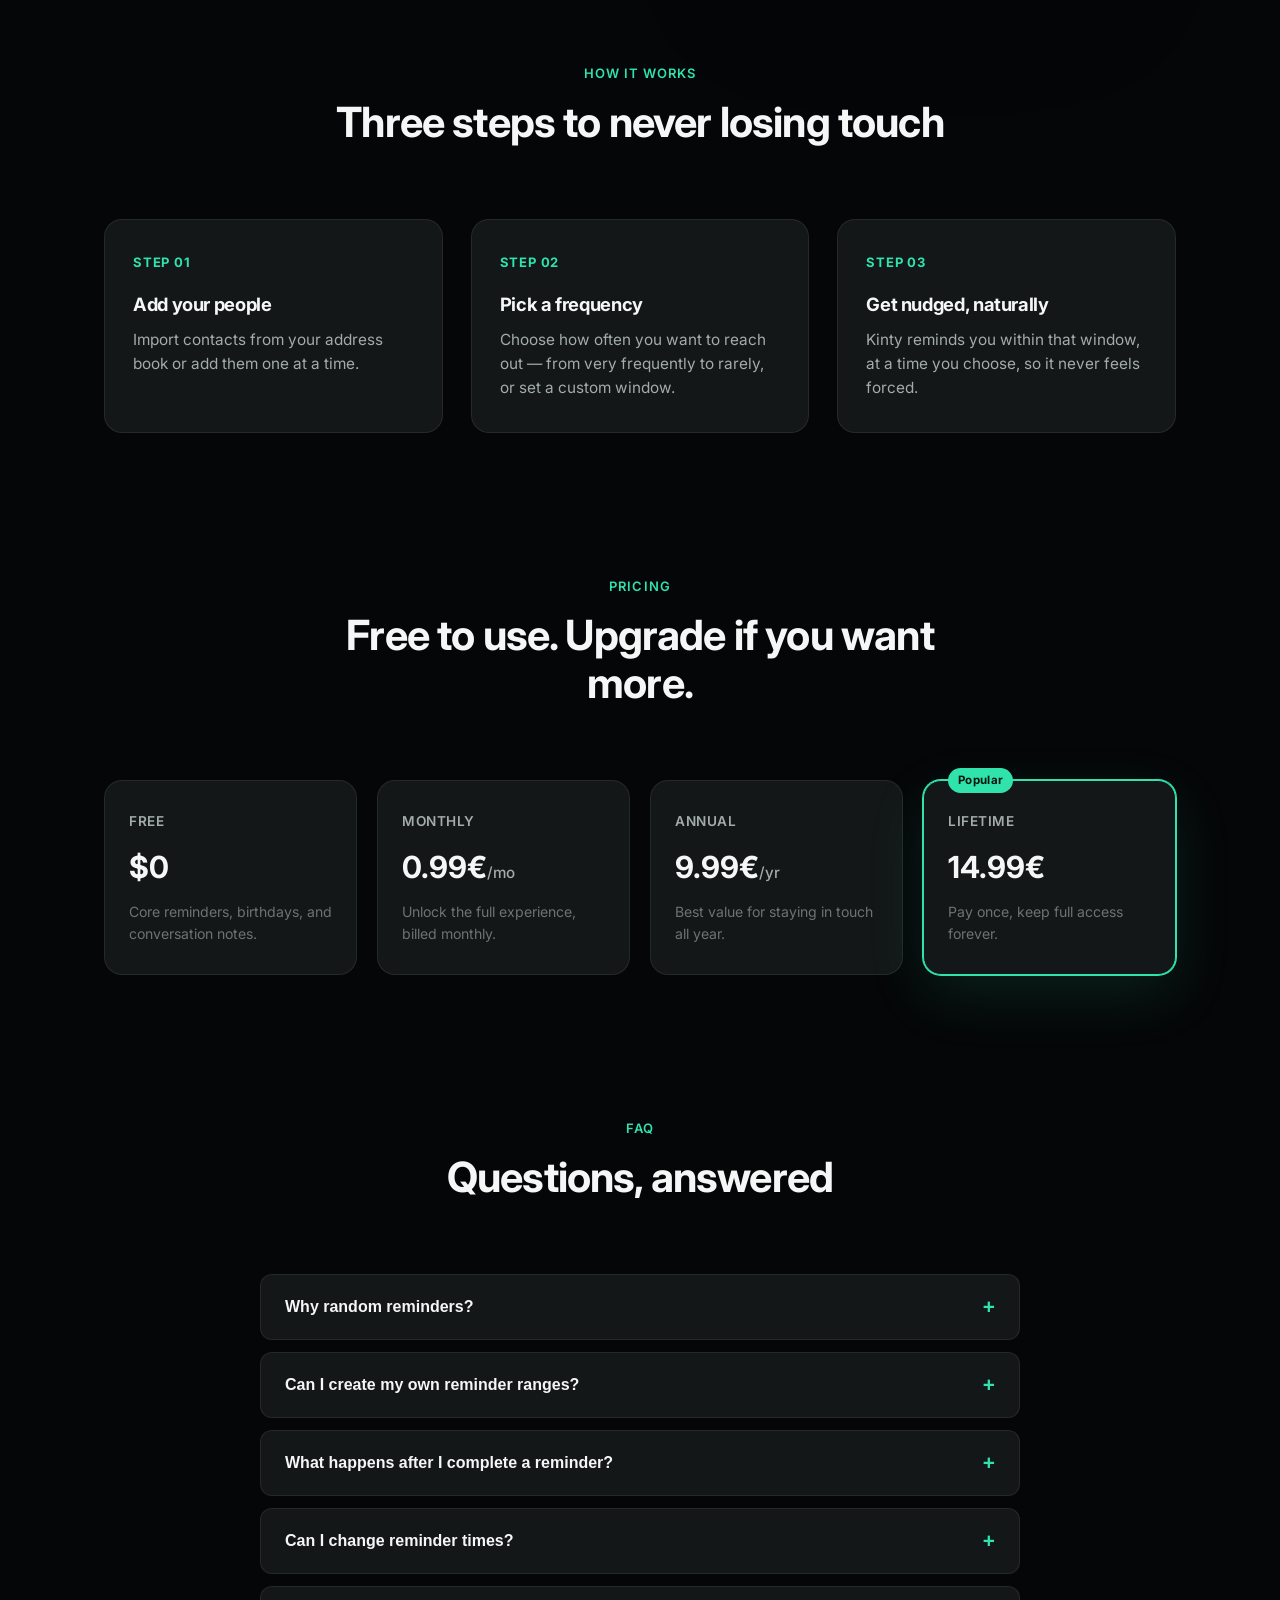
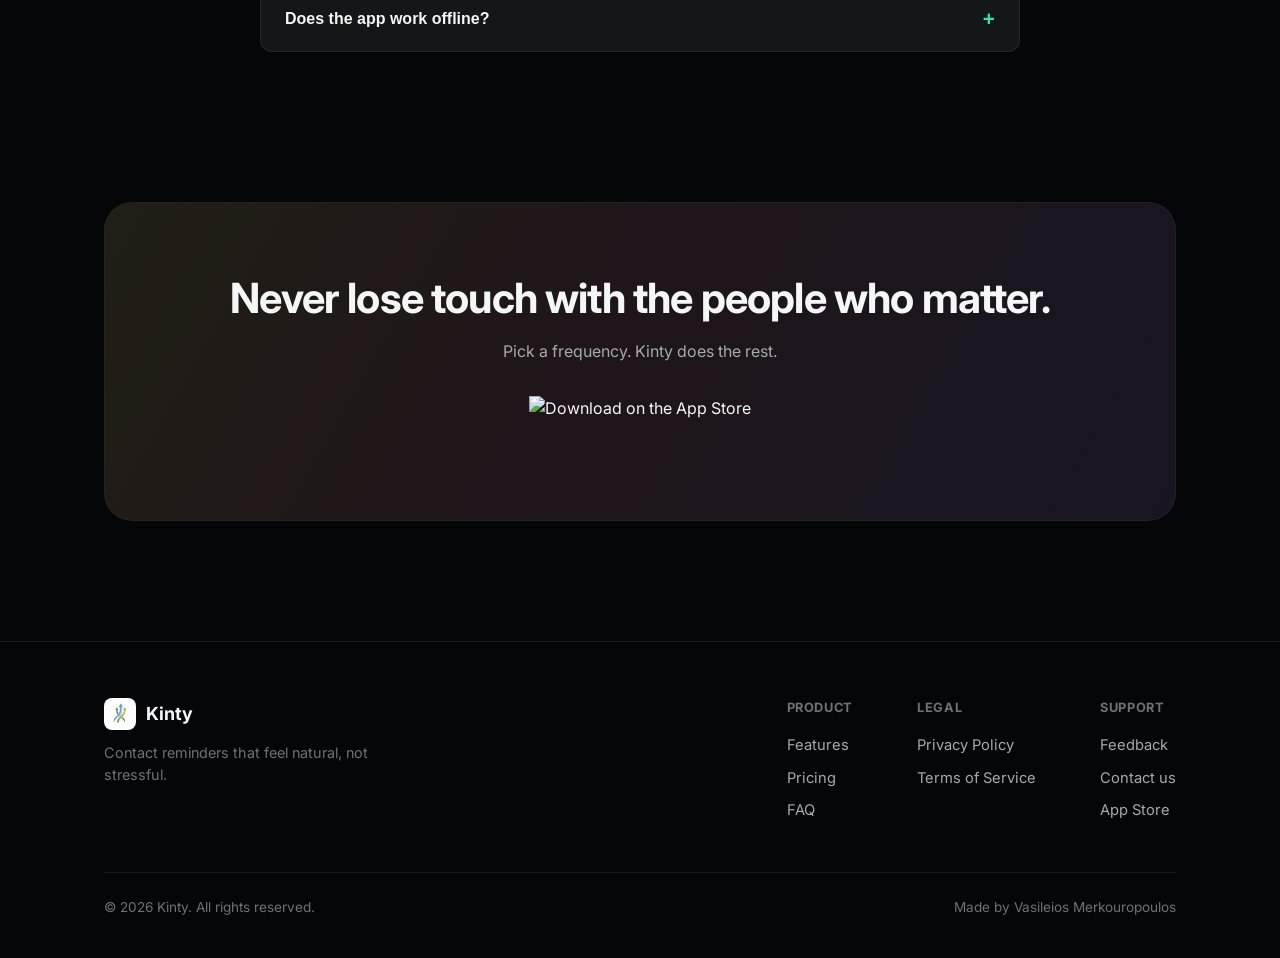
==== commit 192ad7b1: "Update prices" ====
--- a/index.html
+++ b/index.html
@@ -270,18 +270,18 @@
           </div>
           <div class="price-card">
             <div class="price-name">Monthly</div>
-            <div class="price-value">0.49€<span>/mo</span></div>
+            <div class="price-value">0.99€<span>/mo</span></div>
             <div class="price-desc">Unlock the full experience, billed monthly.</div>
           </div>
           <div class="price-card">
             <div class="price-name">Annual</div>
-            <div class="price-value">3.99€<span>/yr</span></div>
+            <div class="price-value">9.99€<span>/yr</span></div>
             <div class="price-desc">Best value for staying in touch all year.</div>
           </div>
           <div class="price-card featured">
             <span class="tag">Popular</span>
             <div class="price-name">Lifetime</div>
-            <div class="price-value">9.99€</div>
+            <div class="price-value">14.99€</div>
             <div class="price-desc">Pay once, keep full access forever.</div>
           </div>
         </div>
